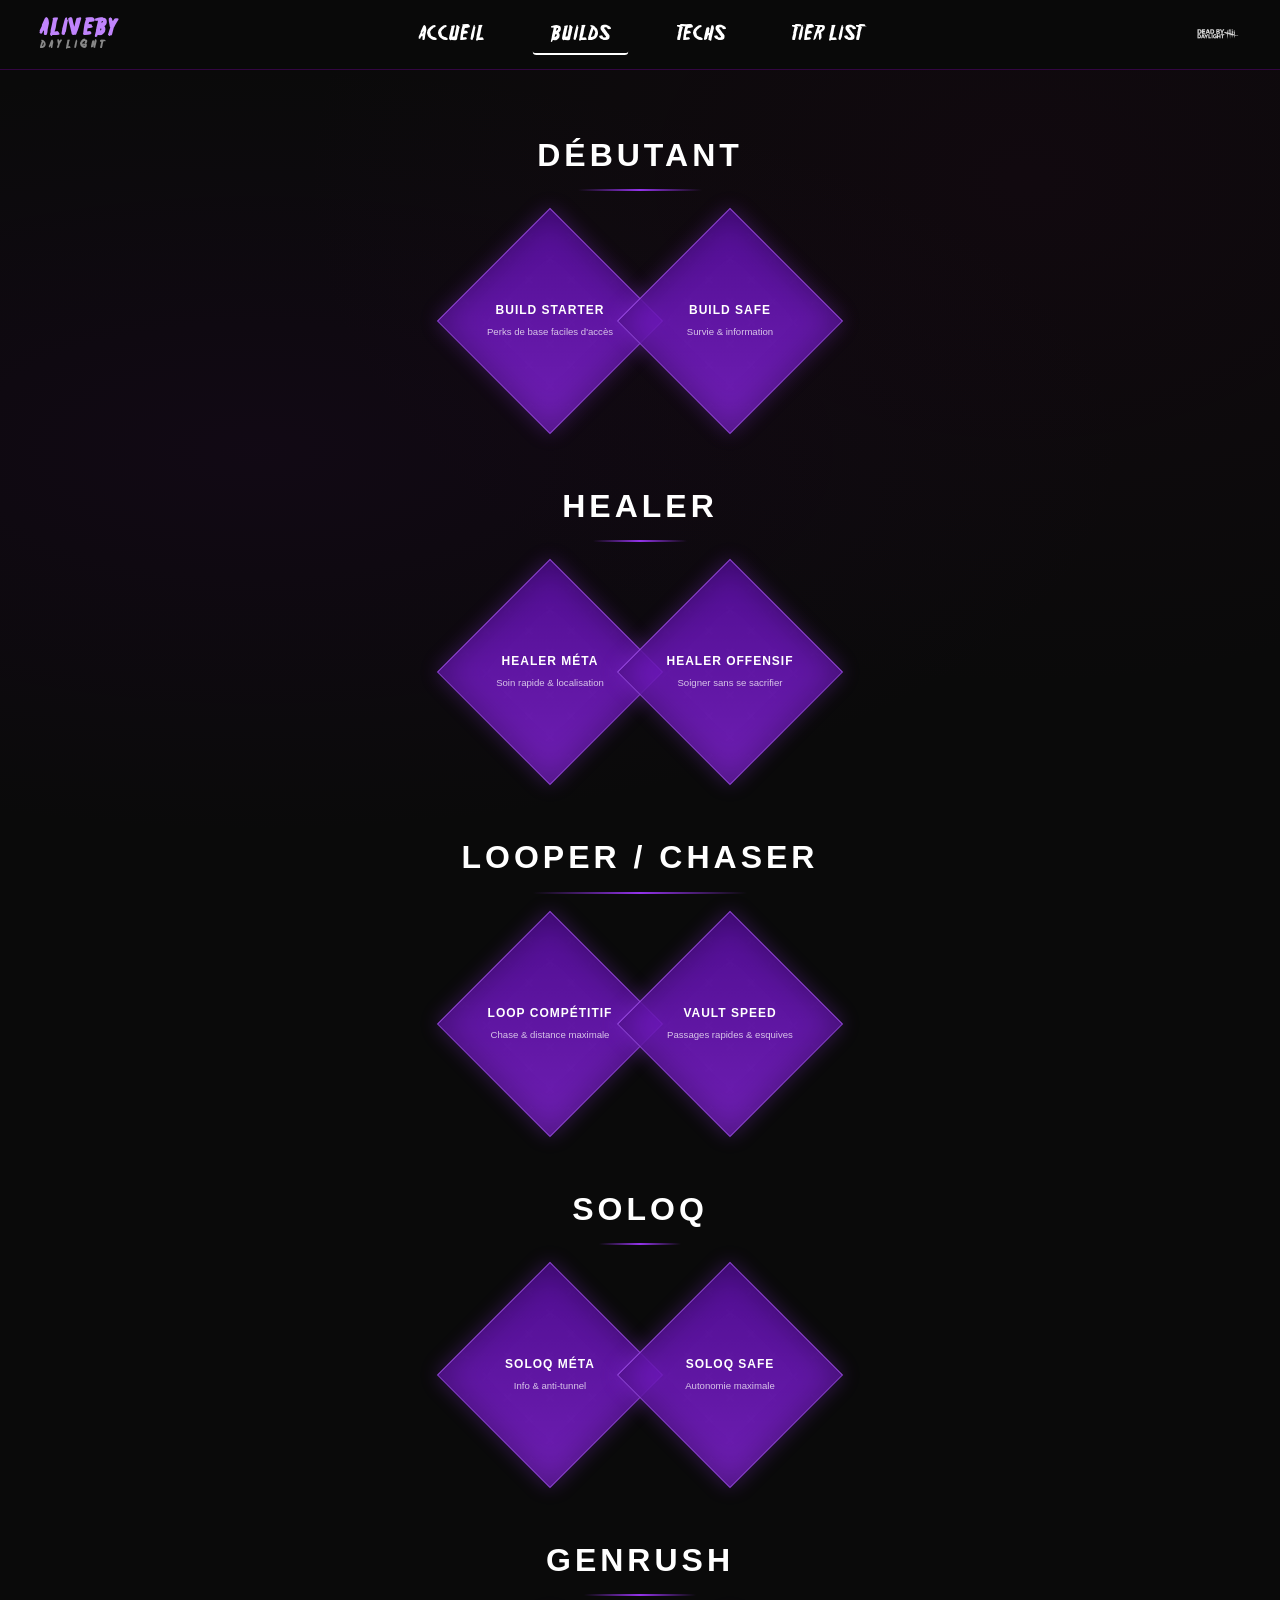
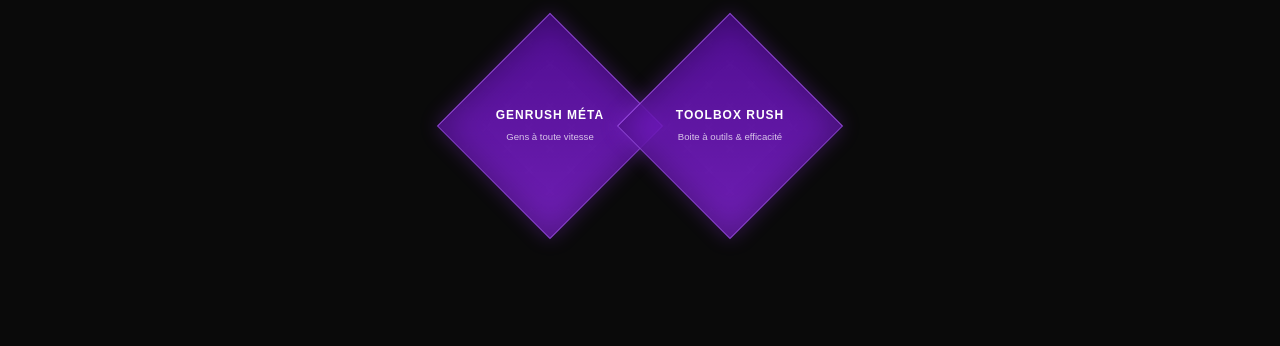
==== builds.html @ a9f85e22 "TEST NEW BUILD PAGE" ====
<!DOCTYPE html>
<html lang="fr">
<head>
    <meta charset="UTF-8">
    <meta name="viewport" content="width=device-width, initial-scale=1.0">
    <title>Builds - DBD Survivor Guide</title>
    <link rel="stylesheet" href="assets/css/style.css">
    <link rel="stylesheet" href="assets/css/builds.css">
</head>
<body>

    <nav class="navbar">
        <a href="index.html" class="nav-logo">
            <span class="brand">AliveBy</span>
            <span class="sub">Daylight</span>
        </a>
        <ul class="nav-menu">
            <li><a href="index.html">Accueil</a></li>
            <li><a href="builds.html" class="active">Builds</a></li>
            <li><a href="techs.html">Techs</a></li>
            <li><a href="tier-list.html">Tier List</a></li>
        </ul>
        <img src="assets/images/dbdlogo.png" alt="Logo DeadbyDaylight" class="nav-logo-img">
    </nav>

    <main class="builds-page">

        <section class="category-section">
            <h2 class="category-title">Débutant</h2>
            <div class="diamonds-row">
                <div class="diamond-btn" onclick="openPopup('debutant-starter')">
                    <div class="diamond-content">
                        <h3>Build Starter</h3>
                        <p>Perks de base faciles d'accès</p>
                    </div>
                </div>
                <div class="diamond-btn" onclick="openPopup('debutant-safe')">
                    <div class="diamond-content">
                        <h3>Build Safe</h3>
                        <p>Survie & information</p>
                    </div>
                </div>
            </div>
        </section>

        <section class="category-section">
            <h2 class="category-title">Healer</h2>
            <div class="diamonds-row">
                <div class="diamond-btn" onclick="openPopup('healer-meta')">
                    <div class="diamond-content">
                        <h3>Healer Méta</h3>
                        <p>Soin rapide & localisation</p>
                    </div>
                </div>
                <div class="diamond-btn" onclick="openPopup('healer-off')">
                    <div class="diamond-content">
                        <h3>Healer Offensif</h3>
                        <p>Soigner sans se sacrifier</p>
                    </div>
                </div>
            </div>
        </section>

        <section class="category-section">
            <h2 class="category-title">Looper / Chaser</h2>
            <div class="diamonds-row">
                <div class="diamond-btn" onclick="openPopup('loop-compet')">
                    <div class="diamond-content">
                        <h3>Loop Compétitif</h3>
                        <p>Chase & distance maximale</p>
                    </div>
                </div>
                <div class="diamond-btn" onclick="openPopup('loop-vault')">
                    <div class="diamond-content">
                        <h3>Vault Speed</h3>
                        <p>Passages rapides & esquives</p>
                    </div>
                </div>
            </div>
        </section>

        <section class="category-section">
            <h2 class="category-title">SoloQ</h2>
            <div class="diamonds-row">
                <div class="diamond-btn" onclick="openPopup('soloq-meta')">
                    <div class="diamond-content">
                        <h3>SoloQ Méta</h3>
                        <p>Info & anti-tunnel</p>
                    </div>
                </div>
                <div class="diamond-btn" onclick="openPopup('soloq-safe')">
                    <div class="diamond-content">
                        <h3>SoloQ Safe</h3>
                        <p>Autonomie maximale</p>
                    </div>
                </div>
            </div>
        </section>

        <section class="category-section">
            <h2 class="category-title">Genrush</h2>
            <div class="diamonds-row">
                <div class="diamond-btn" onclick="openPopup('genrush-meta')">
                    <div class="diamond-content">
                        <h3>Genrush Méta</h3>
                        <p>Gens à toute vitesse</p>
                    </div>
                </div>
                <div class="diamond-btn" onclick="openPopup('genrush-toolbox')">
                    <div class="diamond-content">
                        <h3>Toolbox Rush</h3>
                        <p>Boite à outils & efficacité</p>
                    </div>
                </div>
            </div>
        </section>

    </main>

    <div class="popup-overlay" id="popupOverlay" onclick="closeOnOverlay(event)">
        <div class="popup-box" id="popupBox">
            <button class="popup-close" onclick="closePopup()">✕</button>
            <h2 id="popupTitle"></h2>
            <div id="popupContent"></div>
        </div>
    </div>

    <script src="assets/js/builds.js"></script>

<script defer src="https://static.cloudflareinsights.com/beacon.min.js/v4513226cdae34746b4dedf0b4dfa099e1781791509496" integrity="sha512-ZE9pZaUXND66v380QUtch/5sE9tPFh2zg45pR2PB0CVkCtOREv2AJKkSidISWkysEuQ0EH8faUU5du78bx87UQ==" data-cf-beacon='{"version":"2024.11.0","token":"8607d2a720d14b038279025b2b5a82e5","server_timing":{"name":{"cfCacheStatus":true,"cfEdge":true,"cfExtPri":true,"cfL4":true,"cfOrigin":true,"cfSpeedBrain":true},"location_startswith":null}}' crossorigin="anonymous"></script>
</body>
</html>
---- assets/css/style.css ----
/* =========================================
   RESET CSS
   ========================================= */
*, *::before, *::after {
    margin: 0;
    padding: 0;
    box-sizing: border-box;
}

html {
    scroll-behavior: smooth;
}

body {
    font-family: 'Segoe UI', Tahoma, Geneva, Verdana, sans-serif;
    background: linear-gradient(180deg, #0a0a0a 0%, #1a1a1a 100%);
    min-height: 100vh;
    color: #e0e0e0;
    line-height: 1.6;
}

a {
    text-decoration: none;
    color: inherit;
}

ul {
    list-style: none;
}

img {
    max-width: 100%;
    display: block;
}

button {
    cursor: pointer;
    border: none;
    outline: none;
    font-family: inherit;
}
@font-face {
    font-family: 'Friday13';
    src: url('../fonts/Friday13.ttf') format('truetype');
}

/* =========================================
   NAVBAR
   ========================================= */
.navbar {
    position: sticky;
    top: 0;
    z-index: 1000;
     background-image: url('../images/background.png');
    background-size: cover;
    background-position: center top;
    border-bottom: 2px solid #8b0000;
    height: 65px;
    display: flex;
    align-items: center;
    justify-content: space-between;
    padding: 0 40px;
    position: relative;
    
}


   .nav-logo {
    font-size: 3rem;
    font-weight: 800;
    text-transform: uppercase;
    letter-spacing: 1.5px;
    font-family: 'Friday13', sans-serif;
}





.nav-menu {
       position: absolute;
    left: 50%;
    transform: translateX(-50%);
    display: flex;
    list-style: none;
    gap: 40px;
    margin: 0;
    padding: 0;
}

.nav-menu li a {
    color: #ffffff;
    font-weight: 1500;
    text-transform: uppercase;
    letter-spacing: 1px;
    padding: 8px 18px;
    border-radius: 4px;
    transition: background 0.3s ease;
    font-size: 1.2rem;
    font-family: 'Friday13', sans-serif;
}

.nav-menu li a:hover {
    background: rgba(255, 255, 255, 0.08);
}

.nav-menu li a.active {
    color: #ffffff;
    border-bottom: 2px solid #ffffff;
}

/* =========================================
   MAIN CONTENT
   ========================================= */
main {
    min-height: calc(100vh - 65px);
    padding: 40px;
}

/* =========================================
   RESPONSIVE (futur)
   ========================================= */
@media (max-width: 768px) {
    .navbar {
        padding: 0 20px;
    }

    .nav-logo {
        font-size: 1.2rem;
    }

    .nav-menu {
        gap: 8px;
    }

    .nav-menu li a {
        padding: 6px 12px;
        font-size: 0.8rem;
    }
}

body {
    font-family: 'Segoe UI', Tahoma, Geneva, Verdana, sans-serif;
    min-height: 100vh;
    color: #e0e0e0;
    line-height: 1.6;
    margin: 0;
    padding: 0;
    background-image: url('../images/background.png');
    background-size: cover;
    background-position: center;
    background-attachment: fixed;
    background-repeat: no-repeat;
}
.brand { color: #ff3333; 
    margin-right: -15px;
}

.sub   { color: #ffffff; }

.brand2 { color: #ff3333; 
    
}

.sub   { color: #ffffff; }
/* ====== HERO ====== */
.hero {
    text-align: center;
    padding: 60px 20px;
    max-width: 1100px;
    margin: 0 auto;
}

.hero h1 {
    font-size: 2.5rem;
    margin-bottom: 16px;
}

.hero-desc {
    font-size: 1.1rem;
    color: #ccc;
    margin-bottom: 48px;
    line-height: 1.7;
}

.hero-cards {
    display: flex;
    justify-content: center;
    align-items: stretch; /* même hauteur */
    gap: 40px;
    padding: 60px 40px;
}


.hero-card {

    background-image: url('../../assets/Blanks/VeryRare.png');
    background-size: contain;
    background-position: center;
    background-repeat: no-repeat;
    position: relative;
    padding: 80px 60px;
    width: 300px;
    height: 300px;
    min-height: 200px;
    border-radius: 8px;
    text-decoration: none;
    color: white;
    
    
    /* Supprime ton ancien background-color si tu en avais un */
}



.hero-card * {
    position: relative;
    z-index: 1;
}



.hero-card:hover {
    transform: translateY(-6px);
    filter: brightness(1.2);
}

.hero-card h2 {
    font-size: 1rem;
    margin-bottom: 6px;
}

.hero-card p {
    font-size: 0.85rem;
    line-height: 1.3;
    text-align: center;
}

.hero-card {

    cursor: pointer;
    text-decoration: none;
    color: inherit;
    transition: transform 0.2s ease, filter 0.2s ease;
}



.btn:hover {
    background: #fff;
    color: #000;
}
---- assets/css/builds.css ----
* { margin: 0; padding: 0; box-sizing: border-box; }

body {
    background-color: #0a0a0a;
    background-image: 
        radial-gradient(ellipse at 20% 50%, rgba(60, 0, 80, 0.15) 0%, transparent 60%),
        radial-gradient(ellipse at 80% 20%, rgba(80, 0, 60, 0.1) 0%, transparent 50%);
    color: #fff;
    font-family: 'Segoe UI', sans-serif;
    min-height: 100vh;
}

.navbar {
    display: flex;
    align-items: center;
    justify-content: space-between;
    padding: 0 40px;
    height: 70px;
    background: rgba(10,10,10,0.95);
    border-bottom: 1px solid rgba(150, 0, 200, 0.3);
    position: sticky;
    top: 0;
    z-index: 1000;
}
.nav-logo { text-decoration: none; display: flex; flex-direction: column; line-height: 1.1; }
.nav-logo .brand { font-size: 1.3rem; font-weight: 900; color: #c084fc; letter-spacing: 2px; }
.nav-logo .sub { font-size: 0.65rem; color: #888; letter-spacing: 4px; text-transform: uppercase; }
.nav-menu { display: flex; gap: 30px; list-style: none; }
.nav-menu a {
    color: #aaa;
    text-decoration: none;
    font-size: 0.9rem;
    letter-spacing: 1px;
    text-transform: uppercase;
    transition: color 0.3s;
}
.nav-menu a:hover, .nav-menu a.active { color: #c084fc; }
.nav-logo-img { height: 45px; opacity: 0.85; }

.builds-page {
    padding: 60px 20px;
    max-width: 1100px;
    margin: 0 auto;
}

.category-section {
    margin-bottom: 80px;
    text-align: center;
}

.category-title {
    font-size: 2rem;
    font-weight: 900;
    letter-spacing: 4px;
    text-transform: uppercase;
    color: #fff;
    margin-bottom: 10px;
    position: relative;
    display: inline-block;
}
.category-title::after {
    content: '';
    display: block;
    width: 60%;
    height: 2px;
    background: linear-gradient(90deg, transparent, #9333ea, transparent);
    margin: 8px auto 0;
}

.diamonds-row {
    display: flex;
    justify-content: center;
    align-items: center;
    gap: 20px;
    flex-wrap: wrap;
    margin-top: 40px;
}

.diamond-btn {
    width: 160px;
    height: 160px;
    background: linear-gradient(135deg, #5b0ea6, #7e22ce, #4a0080);
    transform: rotate(45deg);
    cursor: pointer;
    position: relative;
    border: 1px solid rgba(192, 132, 252, 0.4);
    box-shadow: 0 0 20px rgba(147, 51, 234, 0.3), inset 0 0 30px rgba(0,0,0,0.3);
    transition: transform 0.3s, box-shadow 0.3s, background 0.3s;
    flex-shrink: 0;
    background-image: 
        linear-gradient(135deg, #5b0ea6dd, #7e22cedd),
        url("data:image/svg+xml,%3Csvg width='60' height='60' viewBox='0 0 60 60' xmlns='http://www.w3.org/2000/svg'%3E%3Cg fill='none' fill-rule='evenodd'%3E%3Cg fill='%23ffffff' fill-opacity='0.03'%3E%3Cpath d='M36 34v-4h-2v4h-4v2h4v4h2v-4h4v-2h-4zm0-30V0h-2v4h-4v2h4v4h2V6h4V4h-4zM6 34v-4H4v4H0v2h4v4h2v-4h4v-2H6zM6 4V0H4v4H0v2h4v4h2V6h4V4H6z'/%3E%3C/g%3E%3C/g%3E%3C/svg%3E");
}

.diamond-btn:hover {
    transform: rotate(45deg) scale(1.08);
    box-shadow: 0 0 35px rgba(147, 51, 234, 0.6), inset 0 0 30px rgba(0,0,0,0.2);
    background-image: linear-gradient(135deg, #6d28d9dd, #9333eadd);
}

.diamond-content {
    position: absolute;
    inset: 0;
    display: flex;
    flex-direction: column;
    align-items: center;
    justify-content: center;
    transform: rotate(-45deg);
    padding: 10px;
    text-align: center;
}

.diamond-content h3 {
    font-size: 0.75rem;
    font-weight: 800;
    letter-spacing: 1px;
    color: #fff;
    text-transform: uppercase;
    margin-bottom: 6px;
    line-height: 1.3;
}

.diamond-content p {
    font-size: 0.6rem;
    color: rgba(255,255,255,0.75);
    line-height: 1.4;
}

.popup-overlay {
    display: none;
    position: fixed;
    inset: 0;
    background: rgba(0,0,0,0.85);
    z-index: 2000;
    align-items: center;
    justify-content: center;
    backdrop-filter: blur(4px);
}
.popup-overlay.active { display: flex; }

.popup-box {
    background: #111;
    border: 1px solid rgba(147, 51, 234, 0.5);
    box-shadow: 0 0 60px rgba(147, 51, 234, 0.3);
    border-radius: 4px;
    max-width: 600px;
    width: 90%;
    max-height: 85vh;
    overflow-y: auto;
    padding: 40px;
    position: relative;
    animation: popIn 0.3s ease;
}

@keyframes popIn {
    from { opacity: 0; transform: scale(0.85); }
    to   { opacity: 1; transform: scale(1); }
}

.popup-close {
    position: absolute;
    top: 15px; right: 20px;
    background: none;
    border: none;
    color: #aaa;
    font-size: 1.5rem;
    cursor: pointer;
    transition: color 0.2s;
}
.popup-close:hover { color: #c084fc; }

.popup-box h2 {
    font-size: 1.3rem;
    font-weight: 900;
    letter-spacing: 3px;
    text-transform: uppercase;
    color: #c084fc;
    margin-bottom: 25px;
    padding-bottom: 10px;
    border-bottom: 1px solid rgba(147, 51, 234, 0.3);
}

.popup-build {
    margin-bottom: 30px;
    padding-bottom: 30px;
    border-bottom: 1px solid rgba(255,255,255,0.07);
}
.popup-build:last-child { border-bottom: none; margin-bottom: 0; padding-bottom: 0; }

.popup-build h3 {
    font-size: 1rem;
    font-weight: 700;
    color: #fff;
    margin-bottom: 15px;
}

.perks-row {
    display: flex;
    gap: 10px;
    justify-content: center;
    margin-bottom: 15px;
    flex-wrap: wrap;
}

.perk-icon {
    width: 60px;
    height: 60px;
    border-radius: 4px;
    overflow: hidden;
    border: 2px solid rgba(147, 51, 234, 0.5);
    background: #1a1a1a;
}
.perk-icon img {
    width: 100%;
    height: 100%;
    object-fit: cover;
}

.build-tips {
    list-style: none;
    counter-reset: tips;
    text-align: left;
}
.build-tips li {
    counter-increment: tips;
    color: #bbb;
    font-size: 0.8rem;
    padding: 5px 0 5px 28px;
    position: relative;
    line-height: 1.5;
}
.build-tips li::before {
    content: counter(tips);
    position: absolute;
    left: 0;
    background: #7e22ce;
    color: #fff;
    width: 18px; height: 18px;
    border-radius: 50%;
    display: flex;
    align-items: center;
    justify-content: center;
    font-size: 0.65rem;
    font-weight: 700;
    top: 6px;
}
.build-tips li strong { color: #c084fc; }

.popup-box::-webkit-scrollbar { width: 4px; }
.popup-box::-webkit-scrollbar-track { background: #111; }
.popup-box::-webkit-scrollbar-thumb { background: #7e22ce; border-radius: 2px; }

@media (max-width: 600px) {
    .diamond-btn { width: 130px; height: 130px; }
    .diamond-content h3 { font-size: 0.65rem; }
}
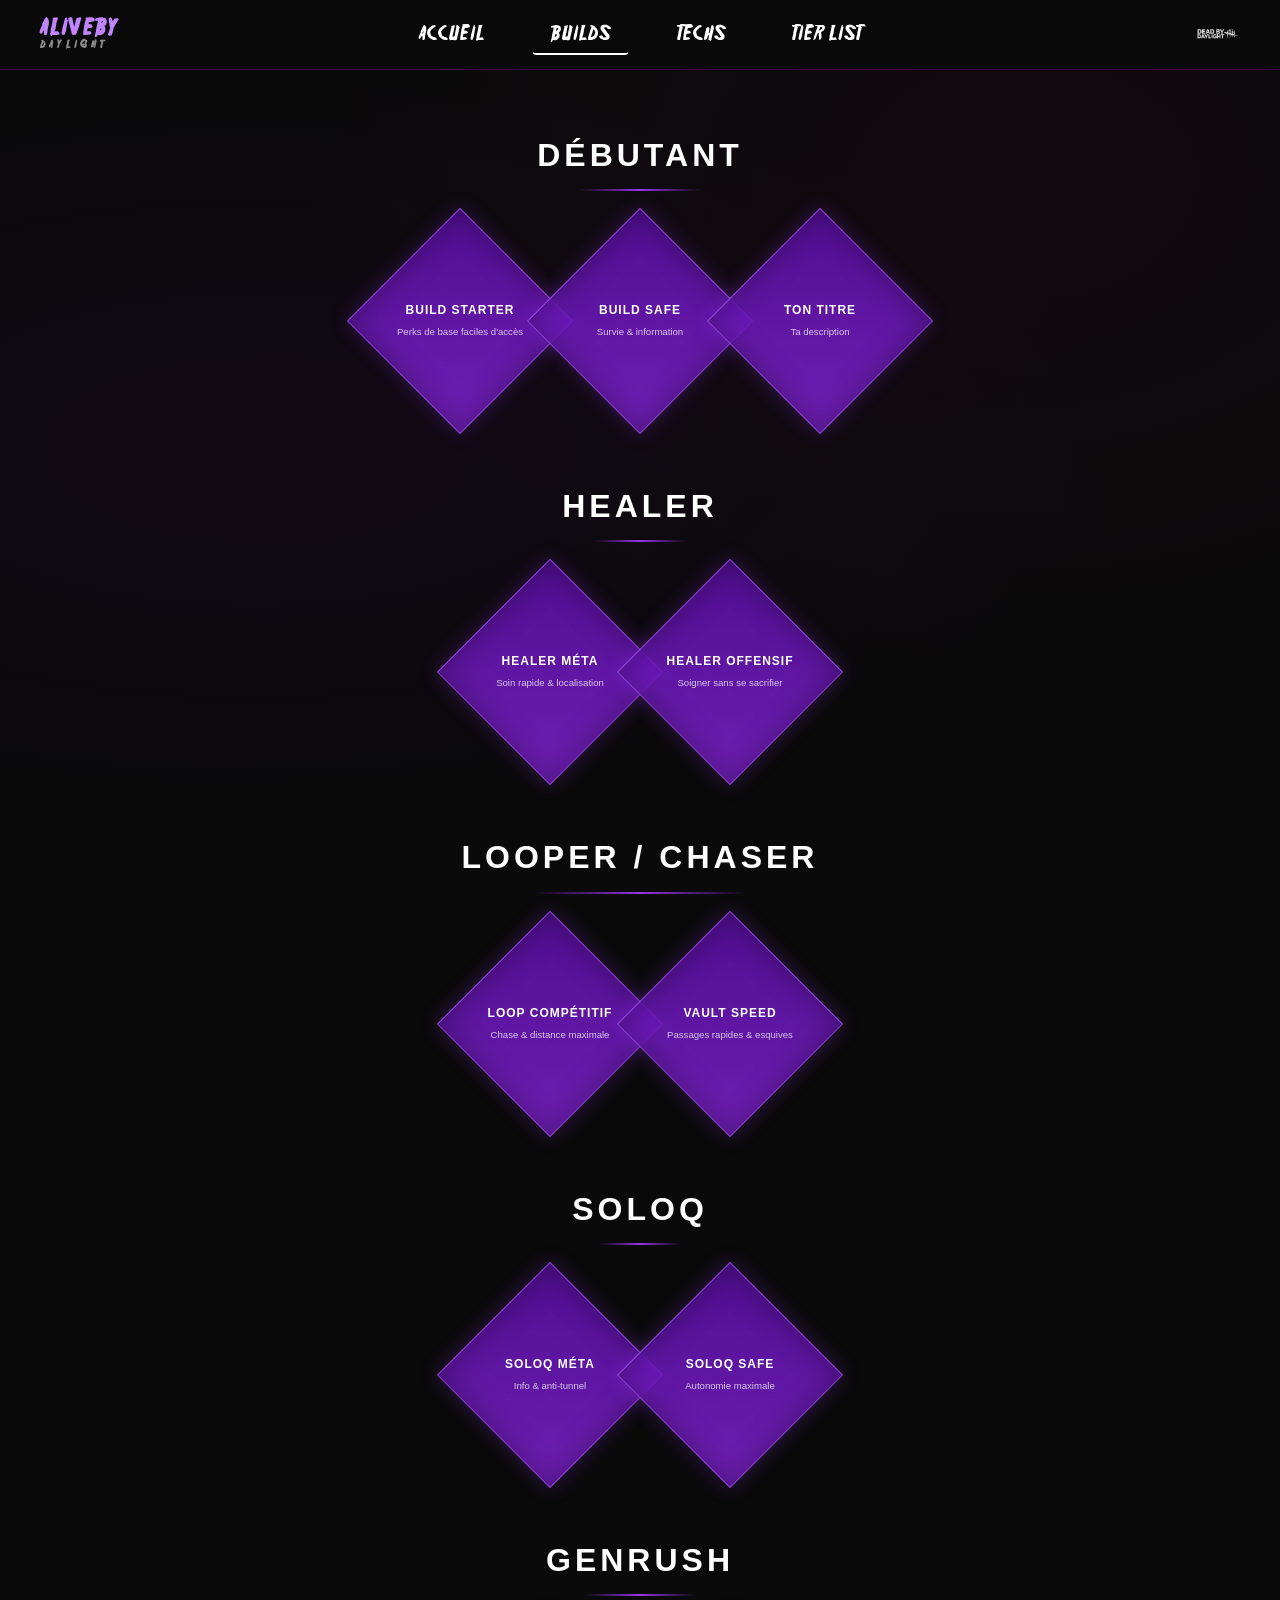
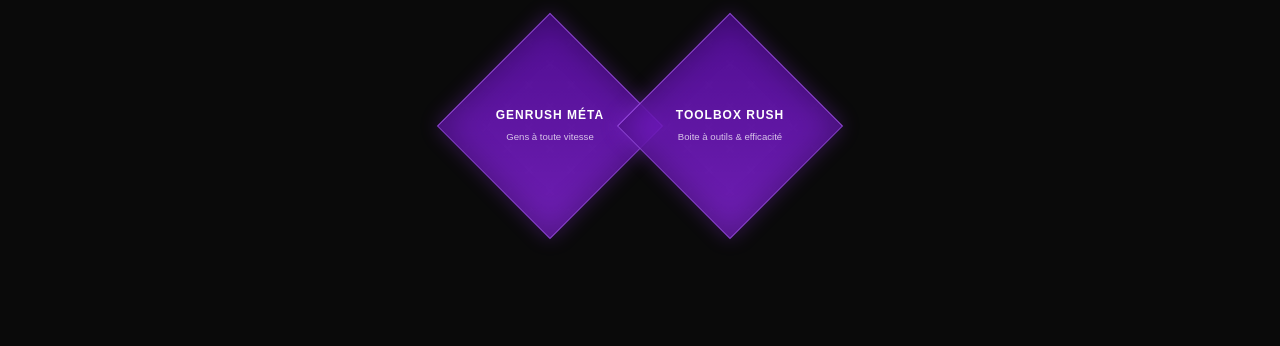
==== commit 4c227bb1: "change to html / js to ass one losange" ====
--- a/builds.html
+++ b/builds.html
@@ -27,20 +27,30 @@
 
         <section class="category-section">
             <h2 class="category-title">Débutant</h2>
-            <div class="diamonds-row">
-                <div class="diamond-btn" onclick="openPopup('debutant-starter')">
-                    <div class="diamond-content">
-                        <h3>Build Starter</h3>
-                        <p>Perks de base faciles d'accès</p>
-                    </div>
-                </div>
-                <div class="diamond-btn" onclick="openPopup('debutant-safe')">
-                    <div class="diamond-content">
-                        <h3>Build Safe</h3>
-                        <p>Survie & information</p>
-                    </div>
-                </div>
-            </div>
+          <div class="diamonds-row">
+  <div class="diamond-btn" onclick="openPopup('debutant-starter')">
+    <div class="diamond-content">
+      <h3>Build Starter</h3>
+      <p>Perks de base faciles d'accès</p>
+    </div>
+  </div>
+
+  <div class="diamond-btn" onclick="openPopup('debutant-safe')">
+    <div class="diamond-content">
+      <h3>Build Safe</h3>
+      <p>Survie & information</p>
+    </div>
+  </div>
+
+  <!-- ICI ton nouveau losange -->
+  <div class="diamond-btn" onclick="openPopup('debutant-nouveau')">
+    <div class="diamond-content">
+      <h3>Ton titre</h3>
+      <p>Ta description</p>
+    </div>
+  </div>
+
+</div> <!-- fin diamonds-row -->
         </section>
 
         <section class="category-section">
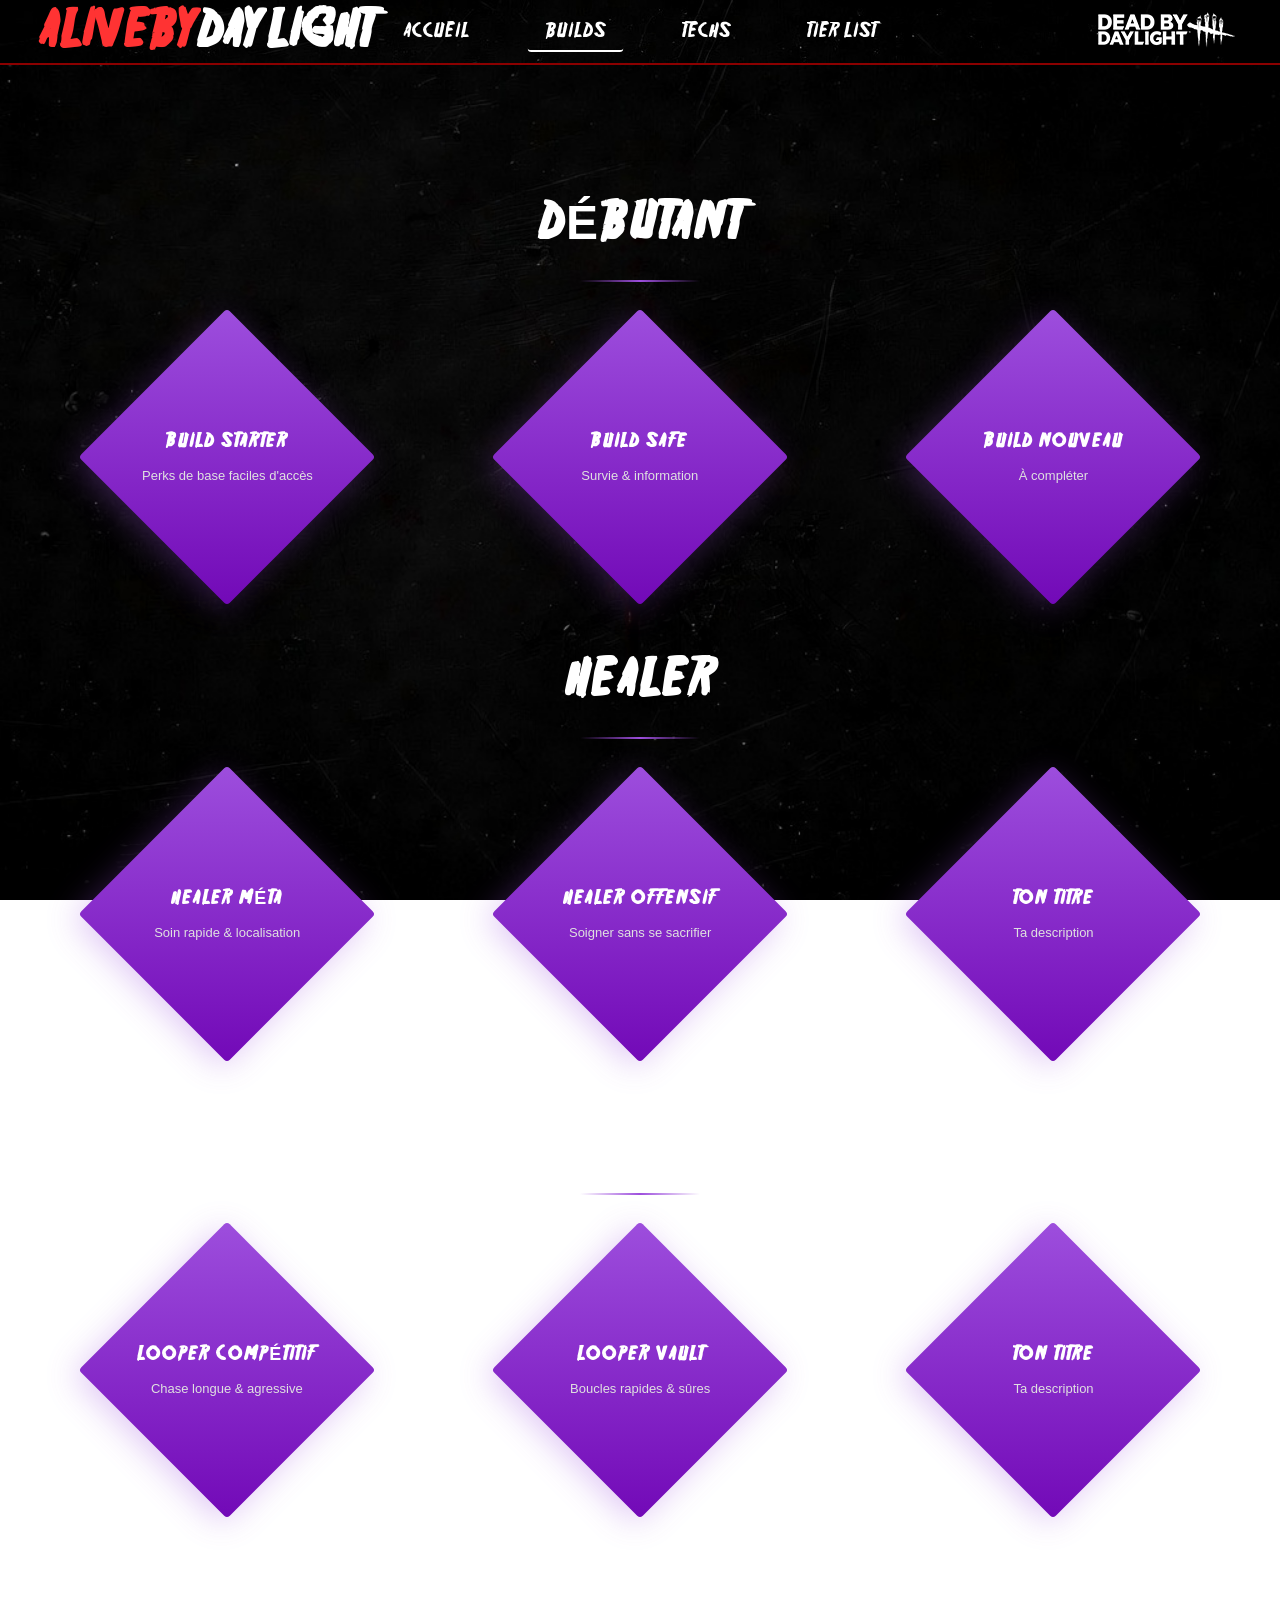
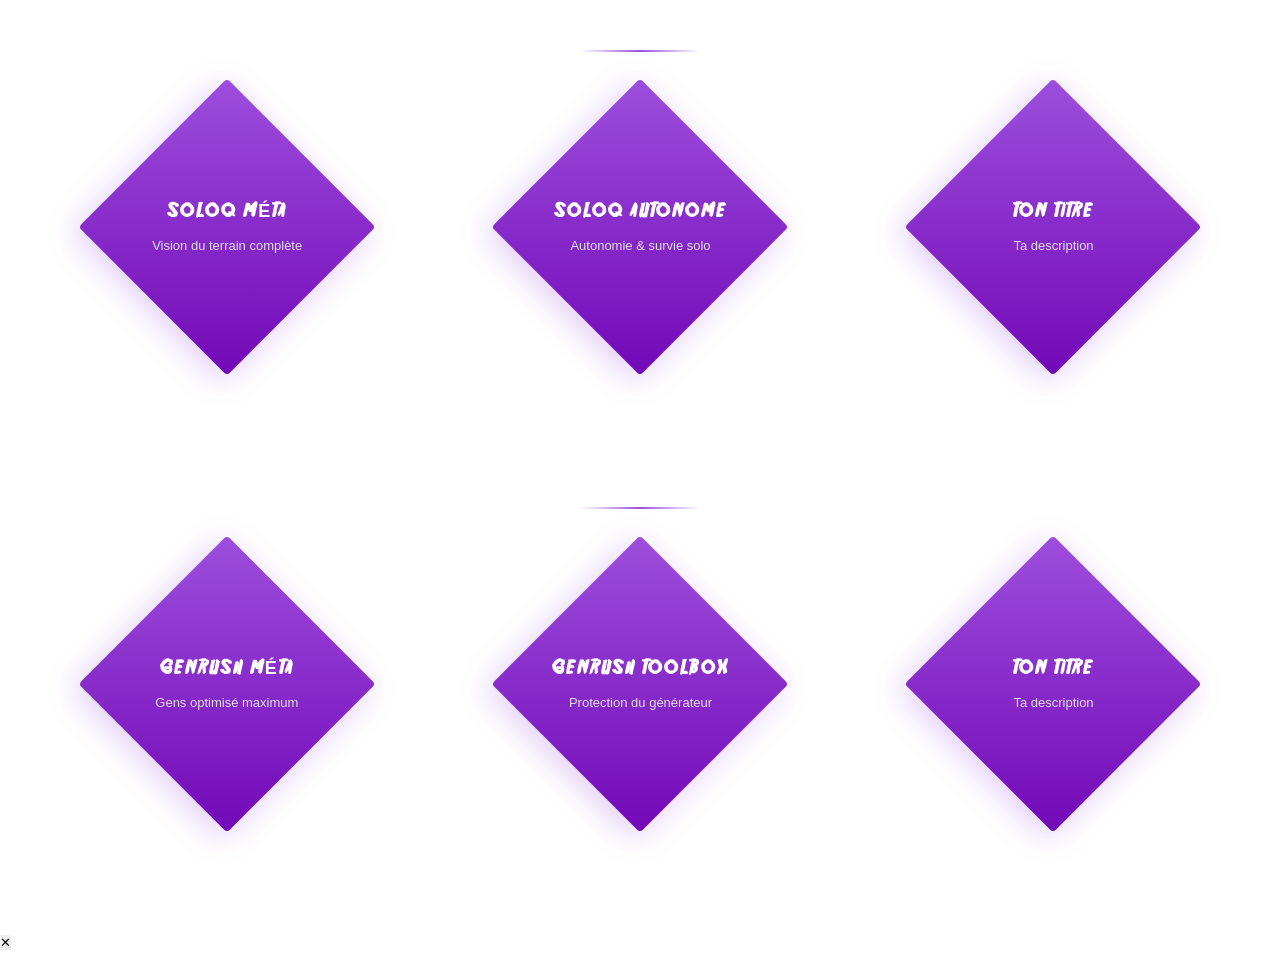
==== commit a1b3768d: "CHANGE TO BUILD CSS/HTML" ====
--- a/builds.html
+++ b/builds.html
@@ -3,12 +3,12 @@
 <head>
     <meta charset="UTF-8">
     <meta name="viewport" content="width=device-width, initial-scale=1.0">
-    <title>Builds - DBD Survivor Guide</title>
+    <title>Builds - AliveBY Daylight</title>
     <link rel="stylesheet" href="assets/css/style.css">
     <link rel="stylesheet" href="assets/css/builds.css">
 </head>
 <body>
-
+    <!-- ====== NAVBAR ====== -->
     <nav class="navbar">
         <a href="index.html" class="nav-logo">
             <span class="brand">AliveBy</span>
@@ -23,110 +23,125 @@
         <img src="assets/images/dbdlogo.png" alt="Logo DeadbyDaylight" class="nav-logo-img">
     </nav>
 
-    <main class="builds-page">
-
-        <section class="category-section">
-            <h2 class="category-title">Débutant</h2>
-          <div class="diamonds-row">
-  <div class="diamond-btn" onclick="openPopup('debutant-starter')">
-    <div class="diamond-content">
-      <h3>Build Starter</h3>
-      <p>Perks de base faciles d'accès</p>
-    </div>
-  </div>
-
-  <div class="diamond-btn" onclick="openPopup('debutant-safe')">
-    <div class="diamond-content">
-      <h3>Build Safe</h3>
-      <p>Survie & information</p>
-    </div>
-  </div>
-
-  <!-- ICI ton nouveau losange -->
-  <div class="diamond-btn" onclick="openPopup('debutant-nouveau')">
-    <div class="diamond-content">
-      <h3>Ton titre</h3>
-      <p>Ta description</p>
-    </div>
-  </div>
-
-</div> <!-- fin diamonds-row -->
-        </section>
-
-        <section class="category-section">
-            <h2 class="category-title">Healer</h2>
-            <div class="diamonds-row">
-                <div class="diamond-btn" onclick="openPopup('healer-meta')">
-                    <div class="diamond-content">
-                        <h3>Healer Méta</h3>
-                        <p>Soin rapide & localisation</p>
-                    </div>
-                </div>
-                <div class="diamond-btn" onclick="openPopup('healer-off')">
-                    <div class="diamond-content">
-                        <h3>Healer Offensif</h3>
-                        <p>Soigner sans se sacrifier</p>
-                    </div>
+    <!-- ====== MAIN CONTENT ====== -->
+    <main class="builds-main">
+        <!-- DÉBUTANT -->
+        <h2 class="section-title">DÉBUTANT</h2>
+        <div class="builds-grid">
+            <div class="diamond-card" onclick="openPopup('debutant-starter')">
+                <div class="card-content">
+                    <div class="card-title">BUILD STARTER</div>
+                    <div class="card-description">Perks de base faciles d'accès</div>
                 </div>
             </div>
-        </section>
-
-        <section class="category-section">
-            <h2 class="category-title">Looper / Chaser</h2>
-            <div class="diamonds-row">
-                <div class="diamond-btn" onclick="openPopup('loop-compet')">
-                    <div class="diamond-content">
-                        <h3>Loop Compétitif</h3>
-                        <p>Chase & distance maximale</p>
-                    </div>
-                </div>
-                <div class="diamond-btn" onclick="openPopup('loop-vault')">
-                    <div class="diamond-content">
-                        <h3>Vault Speed</h3>
-                        <p>Passages rapides & esquives</p>
-                    </div>
+            <div class="diamond-card" onclick="openPopup('debutant-safe')">
+                <div class="card-content">
+                    <div class="card-title">BUILD SAFE</div>
+                    <div class="card-description">Survie & information</div>
                 </div>
             </div>
-        </section>
-
-        <section class="category-section">
-            <h2 class="category-title">SoloQ</h2>
-            <div class="diamonds-row">
-                <div class="diamond-btn" onclick="openPopup('soloq-meta')">
-                    <div class="diamond-content">
-                        <h3>SoloQ Méta</h3>
-                        <p>Info & anti-tunnel</p>
-                    </div>
-                </div>
-                <div class="diamond-btn" onclick="openPopup('soloq-safe')">
-                    <div class="diamond-content">
-                        <h3>SoloQ Safe</h3>
-                        <p>Autonomie maximale</p>
-                    </div>
+            <div class="diamond-card" onclick="openPopup('debutant-nouveau')">
+                <div class="card-content">
+                    <div class="card-title">BUILD NOUVEAU</div>
+                    <div class="card-description">À compléter</div>
                 </div>
             </div>
-        </section>
+        </div>
 
-        <section class="category-section">
-            <h2 class="category-title">Genrush</h2>
-            <div class="diamonds-row">
-                <div class="diamond-btn" onclick="openPopup('genrush-meta')">
-                    <div class="diamond-content">
-                        <h3>Genrush Méta</h3>
-                        <p>Gens à toute vitesse</p>
-                    </div>
-                </div>
-                <div class="diamond-btn" onclick="openPopup('genrush-toolbox')">
-                    <div class="diamond-content">
-                        <h3>Toolbox Rush</h3>
-                        <p>Boite à outils & efficacité</p>
-                    </div>
+        <!-- HEALER -->
+        <h2 class="section-title">HEALER</h2>
+        <div class="builds-grid">
+            <div class="diamond-card" onclick="openPopup('healer-meta')">
+                <div class="card-content">
+                    <div class="card-title">HEALER MÉTA</div>
+                    <div class="card-description">Soin rapide & localisation</div>
                 </div>
             </div>
-        </section>
+            <div class="diamond-card" onclick="openPopup('healer-off')">
+                <div class="card-content">
+                    <div class="card-title">HEALER OFFENSIF</div>
+                    <div class="card-description">Soigner sans se sacrifier</div>
+                </div>
+            </div>
+            <div class="diamond-card">
+                <div class="card-content">
+                    <div class="card-title">TON TITRE</div>
+                    <div class="card-description">Ta description</div>
+                </div>
+            </div>
+        </div>
 
+        <!-- LOOPER / CHASER -->
+        <h2 class="section-title">LOOPER / CHASER</h2>
+        <div class="builds-grid">
+            <div class="diamond-card" onclick="openPopup('loop-compet')">
+                <div class="card-content">
+                    <div class="card-title">LOOPER COMPÉTITIF</div>
+                    <div class="card-description">Chase longue & agressive</div>
+                </div>
+            </div>
+            <div class="diamond-card" onclick="openPopup('loop-vault')">
+                <div class="card-content">
+                    <div class="card-title">LOOPER VAULT</div>
+                    <div class="card-description">Boucles rapides & sûres</div>
+                </div>
+            </div>
+            <div class="diamond-card">
+                <div class="card-content">
+                    <div class="card-title">TON TITRE</div>
+                    <div class="card-description">Ta description</div>
+                </div>
+            </div>
+        </div>
+
+        <!-- SOLOQ -->
+        <h2 class="section-title">SOLOQ</h2>
+        <div class="builds-grid">
+            <div class="diamond-card" onclick="openPopup('soloq-meta')">
+                <div class="card-content">
+                    <div class="card-title">SOLOQ MÉTA</div>
+                    <div class="card-description">Vision du terrain complète</div>
+                </div>
+            </div>
+            <div class="diamond-card" onclick="openPopup('soloq-safe')">
+                <div class="card-content">
+                    <div class="card-title">SOLOQ AUTONOME</div>
+                    <div class="card-description">Autonomie & survie solo</div>
+                </div>
+            </div>
+            <div class="diamond-card">
+                <div class="card-content">
+                    <div class="card-title">TON TITRE</div>
+                    <div class="card-description">Ta description</div>
+                </div>
+            </div>
+        </div>
+
+        <!-- GENRUSH -->
+        <h2 class="section-title">GENRUSH</h2>
+        <div class="builds-grid">
+            <div class="diamond-card" onclick="openPopup('genrush-meta')">
+                <div class="card-content">
+                    <div class="card-title">GENRUSH MÉTA</div>
+                    <div class="card-description">Gens optimisé maximum</div>
+                </div>
+            </div>
+            <div class="diamond-card" onclick="openPopup('genrush-toolbox')">
+                <div class="card-content">
+                    <div class="card-title">GENRUSH TOOLBOX</div>
+                    <div class="card-description">Protection du générateur</div>
+                </div>
+            </div>
+            <div class="diamond-card">
+                <div class="card-content">
+                    <div class="card-title">TON TITRE</div>
+                    <div class="card-description">Ta description</div>
+                </div>
+            </div>
+        </div>
     </main>
 
+    <!-- ====== POPUP OVERLAY ====== -->
     <div class="popup-overlay" id="popupOverlay" onclick="closeOnOverlay(event)">
         <div class="popup-box" id="popupBox">
             <button class="popup-close" onclick="closePopup()">✕</button>
@@ -136,7 +151,5 @@
     </div>
 
     <script src="assets/js/builds.js"></script>
-
-<script defer src="https://static.cloudflareinsights.com/beacon.min.js/v4513226cdae34746b4dedf0b4dfa099e1781791509496" integrity="sha512-ZE9pZaUXND66v380QUtch/5sE9tPFh2zg45pR2PB0CVkCtOREv2AJKkSidISWkysEuQ0EH8faUU5du78bx87UQ==" data-cf-beacon='{"version":"2024.11.0","token":"8607d2a720d14b038279025b2b5a82e5","server_timing":{"name":{"cfCacheStatus":true,"cfEdge":true,"cfExtPri":true,"cfL4":true,"cfOrigin":true,"cfSpeedBrain":true},"location_startswith":null}}' crossorigin="anonymous"></script>
 </body>
 </html>
--- a/assets/css/builds.css
+++ b/assets/css/builds.css
@@ -1,256 +1,137 @@
-* { margin: 0; padding: 0; box-sizing: border-box; }
+/* =========================================
+   BUILDS PAGE SPECIFIC STYLES
+   ========================================= */
 
-body {
-    background-color: #0a0a0a;
-    background-image: 
-        radial-gradient(ellipse at 20% 50%, rgba(60, 0, 80, 0.15) 0%, transparent 60%),
-        radial-gradient(ellipse at 80% 20%, rgba(80, 0, 60, 0.1) 0%, transparent 50%);
-    color: #fff;
-    font-family: 'Segoe UI', sans-serif;
-    min-height: 100vh;
-}
-
-.navbar {
-    display: flex;
-    align-items: center;
-    justify-content: space-between;
-    padding: 0 40px;
-    height: 70px;
-    background: rgba(10,10,10,0.95);
-    border-bottom: 1px solid rgba(150, 0, 200, 0.3);
-    position: sticky;
-    top: 0;
-    z-index: 1000;
-}
-.nav-logo { text-decoration: none; display: flex; flex-direction: column; line-height: 1.1; }
-.nav-logo .brand { font-size: 1.3rem; font-weight: 900; color: #c084fc; letter-spacing: 2px; }
-.nav-logo .sub { font-size: 0.65rem; color: #888; letter-spacing: 4px; text-transform: uppercase; }
-.nav-menu { display: flex; gap: 30px; list-style: none; }
-.nav-menu a {
-    color: #aaa;
-    text-decoration: none;
-    font-size: 0.9rem;
-    letter-spacing: 1px;
-    text-transform: uppercase;
-    transition: color 0.3s;
-}
-.nav-menu a:hover, .nav-menu a.active { color: #c084fc; }
-.nav-logo-img { height: 45px; opacity: 0.85; }
-
-.builds-page {
-    padding: 60px 20px;
-    max-width: 1100px;
+.builds-main {
+    min-height: calc(100vh - 65px);
+    padding: 60px 40px;
+    max-width: 1400px;
     margin: 0 auto;
 }
 
-.category-section {
-    margin-bottom: 80px;
+/* Section Title */
+.section-title {
     text-align: center;
+    font-size: 48px;
+    font-weight: bold;
+    text-transform: uppercase;
+    letter-spacing: 3px;
+    margin: 60px 0 50px 0;
+    color: #ffffff;
+    position: relative;
+    padding-bottom: 20px;
+    font-family: 'Friday13', sans-serif;
 }
 
-.category-title {
-    font-size: 2rem;
-    font-weight: 900;
-    letter-spacing: 4px;
-    text-transform: uppercase;
-    color: #fff;
-    margin-bottom: 10px;
-    position: relative;
-    display: inline-block;
-}
-.category-title::after {
+.section-title::after {
     content: '';
-    display: block;
-    width: 60%;
+    position: absolute;
+    bottom: 0;
+    left: 50%;
+    transform: translateX(-50%);
+    width: 120px;
     height: 2px;
-    background: linear-gradient(90deg, transparent, #9333ea, transparent);
-    margin: 8px auto 0;
+    background: linear-gradient(90deg, transparent, #9d4edd, transparent);
 }
 
-.diamonds-row {
-    display: flex;
-    justify-content: center;
-    align-items: center;
-    gap: 20px;
-    flex-wrap: wrap;
-    margin-top: 40px;
+/* Cards Grid */
+.builds-grid {
+    display: grid;
+    grid-template-columns: repeat(auto-fit, minmax(280px, 1fr));
+    gap: 40px;
+    justify-items: center;
+    margin-bottom: 80px;
 }
 
-.diamond-btn {
-    width: 160px;
-    height: 160px;
-    background: linear-gradient(135deg, #5b0ea6, #7e22ce, #4a0080);
+/* Diamond Card */
+.diamond-card {
+    margin-top: 20px;
+    width: 210px;
+    height: 210px;
+    background: linear-gradient(135deg, #9d4edd 0%, #7209b7 100%);
     transform: rotate(45deg);
-    cursor: pointer;
-    position: relative;
-    border: 1px solid rgba(192, 132, 252, 0.4);
-    box-shadow: 0 0 20px rgba(147, 51, 234, 0.3), inset 0 0 30px rgba(0,0,0,0.3);
-    transition: transform 0.3s, box-shadow 0.3s, background 0.3s;
-    flex-shrink: 0;
-    background-image: 
-        linear-gradient(135deg, #5b0ea6dd, #7e22cedd),
-        url("data:image/svg+xml,%3Csvg width='60' height='60' viewBox='0 0 60 60' xmlns='http://www.w3.org/2000/svg'%3E%3Cg fill='none' fill-rule='evenodd'%3E%3Cg fill='%23ffffff' fill-opacity='0.03'%3E%3Cpath d='M36 34v-4h-2v4h-4v2h4v4h2v-4h4v-2h-4zm0-30V0h-2v4h-4v2h4v4h2V6h4V4h-4zM6 34v-4H4v4H0v2h4v4h2v-4h4v-2H6zM6 4V0H4v4H0v2h4v4h2V6h4V4H6z'/%3E%3C/g%3E%3C/g%3E%3C/svg%3E");
-}
-
-.diamond-btn:hover {
-    transform: rotate(45deg) scale(1.08);
-    box-shadow: 0 0 35px rgba(147, 51, 234, 0.6), inset 0 0 30px rgba(0,0,0,0.2);
-    background-image: linear-gradient(135deg, #6d28d9dd, #9333eadd);
-}
-
-.diamond-content {
-    position: absolute;
-    inset: 0;
-    display: flex;
-    flex-direction: column;
-    align-items: center;
-    justify-content: center;
-    transform: rotate(-45deg);
-    padding: 10px;
-    text-align: center;
-}
-
-.diamond-content h3 {
-    font-size: 0.75rem;
-    font-weight: 800;
-    letter-spacing: 1px;
-    color: #fff;
-    text-transform: uppercase;
-    margin-bottom: 6px;
-    line-height: 1.3;
-}
-
-.diamond-content p {
-    font-size: 0.6rem;
-    color: rgba(255,255,255,0.75);
-    line-height: 1.4;
-}
-
-.popup-overlay {
-    display: none;
-    position: fixed;
-    inset: 0;
-    background: rgba(0,0,0,0.85);
-    z-index: 2000;
-    align-items: center;
-    justify-content: center;
-    backdrop-filter: blur(4px);
-}
-.popup-overlay.active { display: flex; }
-
-.popup-box {
-    background: #111;
-    border: 1px solid rgba(147, 51, 234, 0.5);
-    box-shadow: 0 0 60px rgba(147, 51, 234, 0.3);
-    border-radius: 4px;
-    max-width: 600px;
-    width: 90%;
-    max-height: 85vh;
-    overflow-y: auto;
-    padding: 40px;
-    position: relative;
-    animation: popIn 0.3s ease;
-}
-
-@keyframes popIn {
-    from { opacity: 0; transform: scale(0.85); }
-    to   { opacity: 1; transform: scale(1); }
-}
-
-.popup-close {
-    position: absolute;
-    top: 15px; right: 20px;
-    background: none;
-    border: none;
-    color: #aaa;
-    font-size: 1.5rem;
-    cursor: pointer;
-    transition: color 0.2s;
-}
-.popup-close:hover { color: #c084fc; }
-
-.popup-box h2 {
-    font-size: 1.3rem;
-    font-weight: 900;
-    letter-spacing: 3px;
-    text-transform: uppercase;
-    color: #c084fc;
-    margin-bottom: 25px;
-    padding-bottom: 10px;
-    border-bottom: 1px solid rgba(147, 51, 234, 0.3);
-}
-
-.popup-build {
-    margin-bottom: 30px;
-    padding-bottom: 30px;
-    border-bottom: 1px solid rgba(255,255,255,0.07);
-}
-.popup-build:last-child { border-bottom: none; margin-bottom: 0; padding-bottom: 0; }
-
-.popup-build h3 {
-    font-size: 1rem;
-    font-weight: 700;
-    color: #fff;
-    margin-bottom: 15px;
-}
-
-.perks-row {
-    display: flex;
-    gap: 10px;
-    justify-content: center;
-    margin-bottom: 15px;
-    flex-wrap: wrap;
-}
-
-.perk-icon {
-    width: 60px;
-    height: 60px;
-    border-radius: 4px;
-    overflow: hidden;
-    border: 2px solid rgba(147, 51, 234, 0.5);
-    background: #1a1a1a;
-}
-.perk-icon img {
-    width: 100%;
-    height: 100%;
-    object-fit: cover;
-}
-
-.build-tips {
-    list-style: none;
-    counter-reset: tips;
-    text-align: left;
-}
-.build-tips li {
-    counter-increment: tips;
-    color: #bbb;
-    font-size: 0.8rem;
-    padding: 5px 0 5px 28px;
-    position: relative;
-    line-height: 1.5;
-}
-.build-tips li::before {
-    content: counter(tips);
-    position: absolute;
-    left: 0;
-    background: #7e22ce;
-    color: #fff;
-    width: 18px; height: 18px;
-    border-radius: 50%;
     display: flex;
     align-items: center;
     justify-content: center;
-    font-size: 0.65rem;
-    font-weight: 700;
-    top: 6px;
+    cursor: pointer;
+    transition: all 0.3s ease;
+    box-shadow: 0 8px 32px rgba(157, 78, 221, 0.3);
+    position: relative;
+    overflow: hidden;
+    border-radius: 4px;
 }
-.build-tips li strong { color: #c084fc; }
 
-.popup-box::-webkit-scrollbar { width: 4px; }
-.popup-box::-webkit-scrollbar-track { background: #111; }
-.popup-box::-webkit-scrollbar-thumb { background: #7e22ce; border-radius: 2px; }
+.diamond-card::before {
+    content: '';
+    position: absolute;
+    top: 0;
+    left: 0;
+    right: 0;
+    bottom: 0;
+    background: linear-gradient(45deg, transparent 30%, rgba(255,255,255,0.1) 50%, transparent 70%);
+    transform: translateX(-100%);
+    transition: transform 0.6s ease;
+}
 
-@media (max-width: 600px) {
-    .diamond-btn { width: 130px; height: 130px; }
-    .diamond-content h3 { font-size: 0.65rem; }
+.diamond-card:hover {
+    transform: rotate(45deg) scale(1.05);
+    box-shadow: 0 12px 48px rgba(157, 78, 221, 0.5);
 }
+
+.diamond-card:hover::before {
+    transform: translateX(100%);
+}
+
+.card-content {
+    transform: rotate(-45deg);
+    text-align: center;
+    z-index: 2;
+}
+
+.card-title {
+    font-size: 18px;
+    font-weight: bold;
+    text-transform: uppercase;
+    letter-spacing: 2px;
+    margin-bottom: 10px;
+    color: #ffffff;
+    font-family: 'Friday13', sans-serif;
+}
+
+.card-description {
+    font-size: 13px;
+    color: #e0e0e0;
+    line-height: 1.6;
+    font-family: 'Segoe UI', Tahoma, Geneva, Verdana, sans-serif;
+}
+
+/* =========================================
+   RESPONSIVE - BUILDS
+   ========================================= */
+@media (max-width: 768px) {
+    .builds-main {
+        padding: 30px 20px;
+    }
+
+    .section-title {
+        font-size: 32px;
+        margin: 40px 0 30px 0;
+    }
+
+    .builds-grid {
+        gap: 30px;
+    }
+
+    .diamond-card {
+        width: 200px;
+        height: 200px;
+    }
+
+    .card-title {
+        font-size: 16px;
+    }
+
+    .card-description {
+        font-size: 12px;
+    }
+}
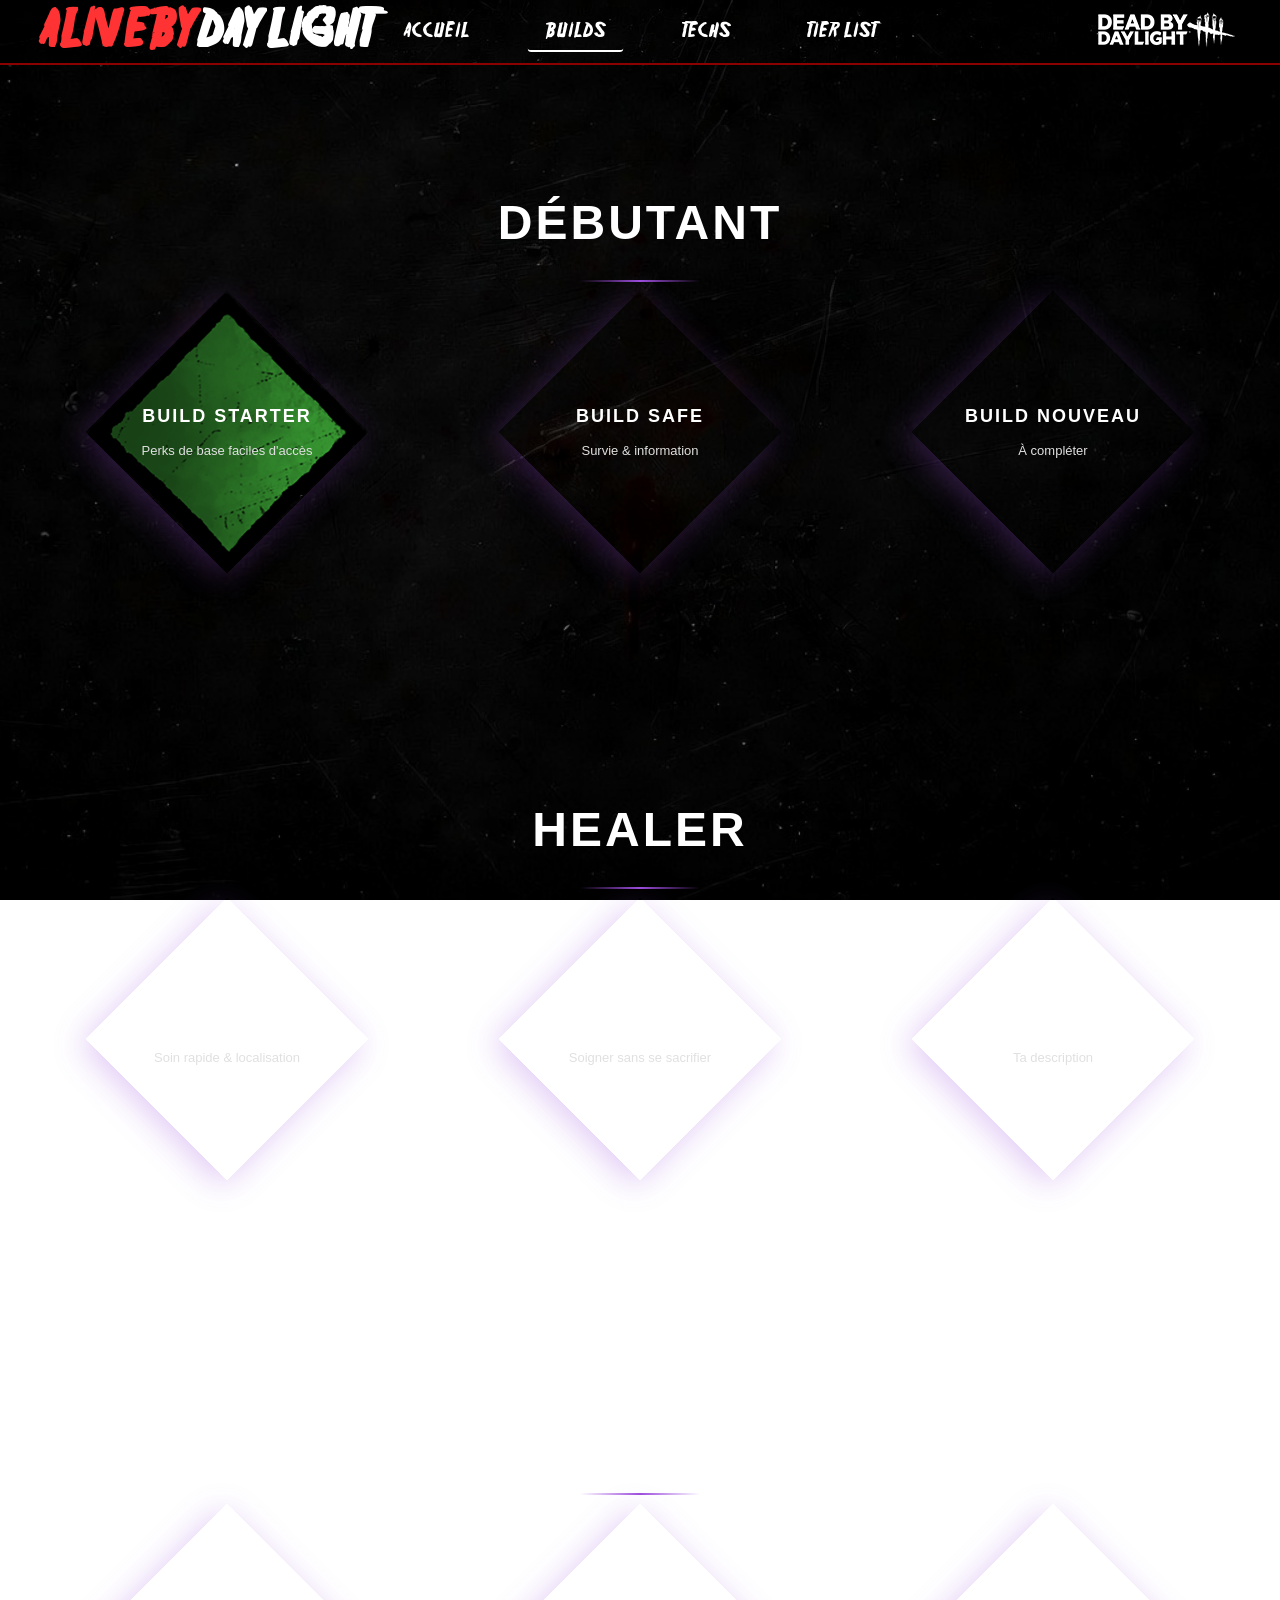
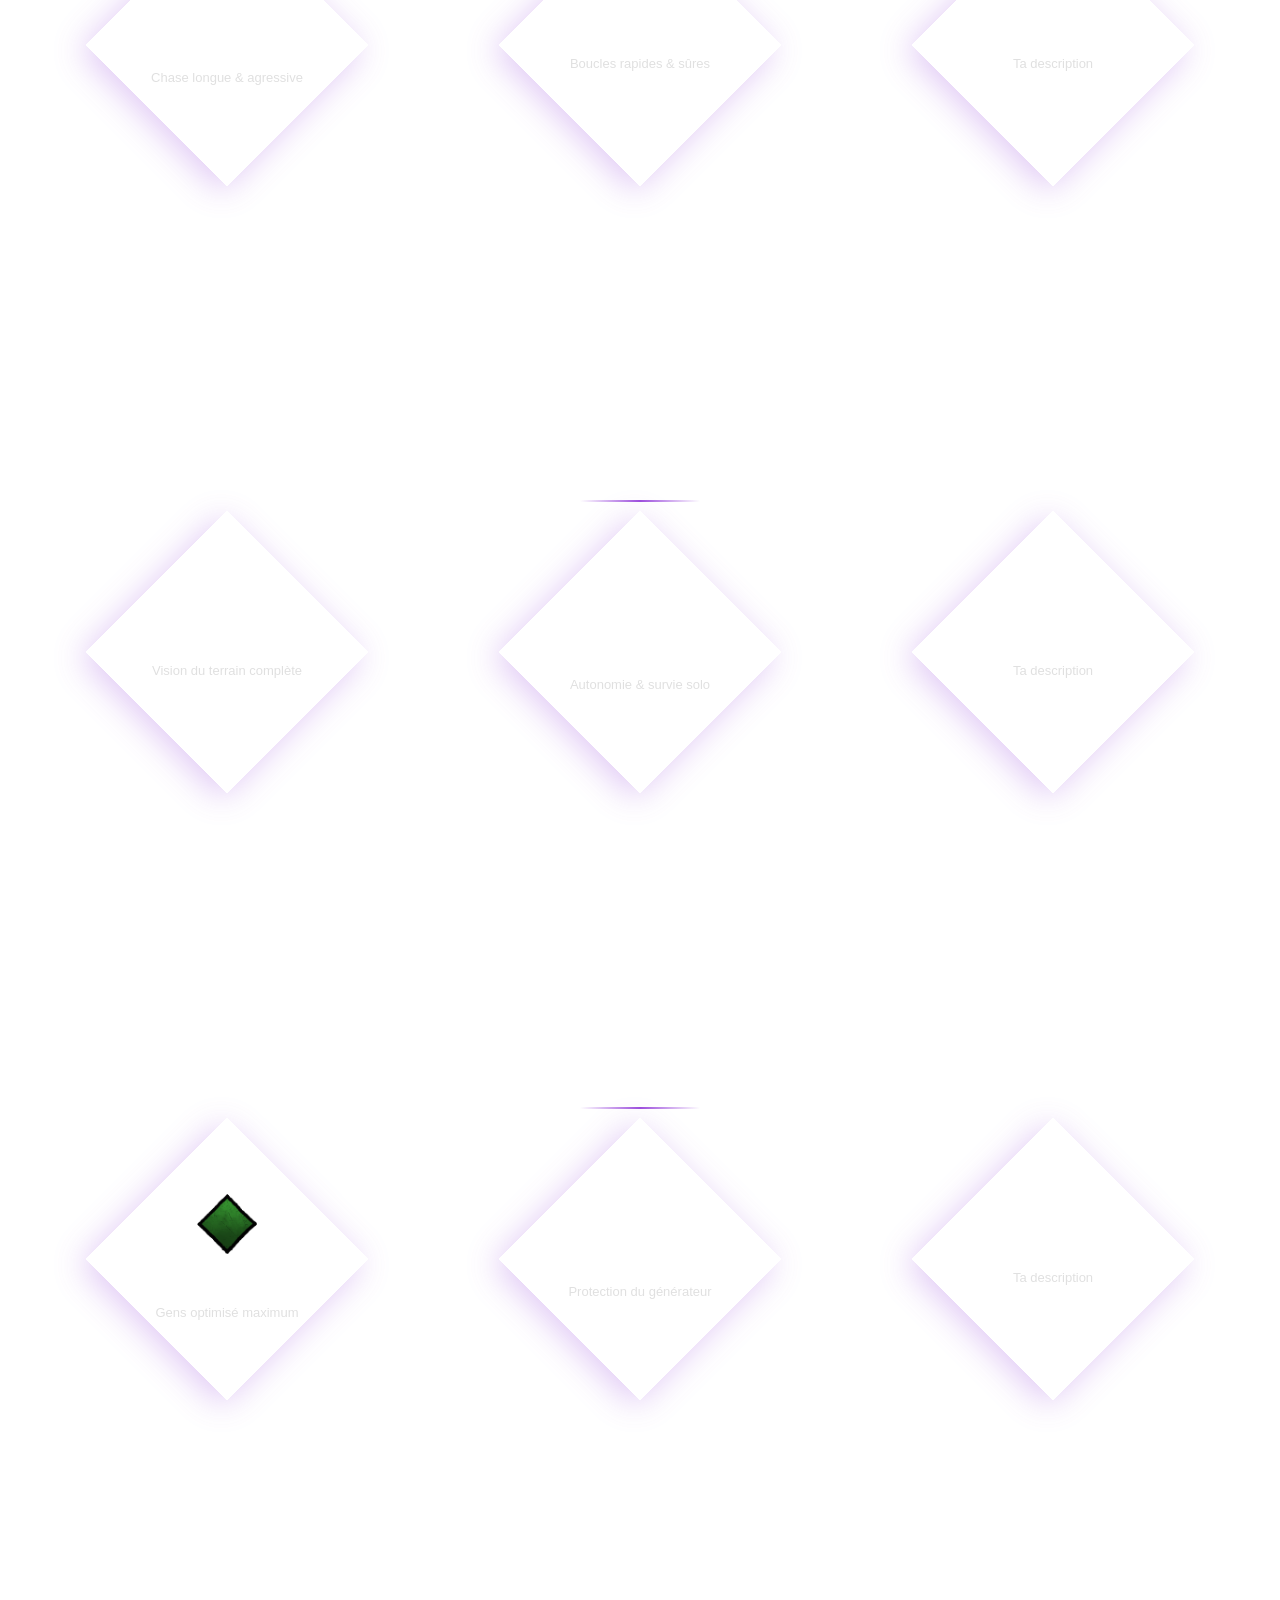
==== commit 45541202: "Change to the perks logo" ====
--- a/builds.html
+++ b/builds.html
@@ -29,7 +29,9 @@
         <h2 class="section-title">DÉBUTANT</h2>
         <div class="builds-grid">
             <div class="diamond-card" onclick="openPopup('debutant-starter')">
+              <img src="assets/Blanks/Uncommonnew.png" class="diamond-img">
                 <div class="card-content">
+                 
                     <div class="card-title">BUILD STARTER</div>
                     <div class="card-description">Perks de base faciles d'accès</div>
                 </div>
@@ -122,6 +124,7 @@
         <div class="builds-grid">
             <div class="diamond-card" onclick="openPopup('genrush-meta')">
                 <div class="card-content">
+                  <img src="assets/Blanks/Uncommon.png" class="icon-img-direct" alt="GENRUSH META">
                     <div class="card-title">GENRUSH MÉTA</div>
                     <div class="card-description">Gens optimisé maximum</div>
                 </div>
@@ -139,6 +142,7 @@
                 </div>
             </div>
         </div>
+
     </main>
 
     <!-- ====== POPUP OVERLAY ====== -->
--- a/assets/css/style.css
+++ b/assets/css/style.css
@@ -249,4 +249,158 @@
 .btn:hover {
     background: #fff;
     color: #000;
-}+}
+
+/* ====== POPUP STYLES ====== */
+
+.popup-overlay {
+    display: none;
+    position: fixed;
+    top: 0;
+    left: 0;
+    width: 100%;
+    height: 100%;
+    background-color: rgba(0, 0, 0, 0.7);
+    z-index: 1000;
+    justify-content: center;
+    align-items: center;
+}
+
+.popup-overlay.active {
+    display: flex;
+}
+
+.popup-box {
+    background-color: #1a1a1a;
+    border: 2px solid #c41e3a;
+    border-radius: 10px;
+    padding: 30px;
+    max-width: 800px;
+    width: 90%;
+    max-height: 80vh;
+    overflow-y: auto;
+    position: relative;
+    box-shadow: 0 8px 32px rgba(196, 30, 58, 0.3);
+    animation: popupSlideIn 0.3s ease-out;
+}
+
+@keyframes popupSlideIn {
+    from {
+        transform: scale(0.9);
+        opacity: 0;
+    }
+    to {
+        transform: scale(1);
+        opacity: 1;
+    }
+}
+
+.popup-close {
+    position: absolute;
+    top: 15px;
+    right: 15px;
+    background-color: #c41e3a;
+    color: white;
+    border: none;
+    width: 35px;
+    height: 35px;
+    border-radius: 50%;
+    font-size: 20px;
+    cursor: pointer;
+    display: flex;
+    align-items: center;
+    justify-content: center;
+    transition: all 0.3s ease;
+}
+
+.popup-close:hover {
+    background-color: #a01830;
+    transform: rotate(90deg);
+}
+
+#popupTitle {
+    color: #c41e3a;
+    font-size: 28px;
+    margin-bottom: 20px;
+    text-align: center;
+    text-transform: uppercase;
+    letter-spacing: 2px;
+}
+
+.popup-item {
+    margin-bottom: 25px;
+}
+
+.popup-item h3 {
+    color: white;
+    font-size: 18px;
+    margin-bottom: 15px;
+    border-bottom: 2px solid #c41e3a;
+    padding-bottom: 10px;
+}
+
+.popup-perks {
+    display: flex;
+    gap: 15px;
+    margin-bottom: 15px;
+    justify-content: center;
+    flex-wrap: wrap;
+}
+
+.popup-perks img {
+    width: 80px;
+    height: 80px;
+    border-radius: 8px;
+    border: 2px solid #c41e3a;
+    transition: all 0.3s ease;
+    cursor: pointer;
+}
+
+.popup-perks img:hover {
+    transform: scale(1.1);
+    box-shadow: 0 0 15px rgba(196, 30, 58, 0.6);
+}
+
+.popup-tips {
+    background-color: rgba(196, 30, 58, 0.1);
+    border-left: 4px solid #c41e3a;
+    padding: 15px;
+    border-radius: 5px;
+}
+
+.popup-tips ul {
+    list-style: none;
+    padding: 0;
+    margin: 0;
+}
+
+.popup-tips li {
+    color: #e8e8e8;
+    margin-bottom: 10px;
+    line-height: 1.6;
+    font-size: 14px;
+}
+
+.popup-tips li:last-child {
+    margin-bottom: 0;
+}
+
+/* Scrollbar personnalisée */
+.popup-box::-webkit-scrollbar {
+    width: 8px;
+}
+
+.popup-box::-webkit-scrollbar-track {
+    background: rgba(196, 30, 58, 0.1);
+    border-radius: 10px;
+}
+
+.popup-box::-webkit-scrollbar-thumb {
+    background: #c41e3a;
+    border-radius: 10px;
+}
+
+.popup-box::-webkit-scrollbar-thumb:hover {
+    background: #a01830;
+}
+
--- a/assets/css/builds.css
+++ b/assets/css/builds.css
@@ -20,7 +20,7 @@
     color: #ffffff;
     position: relative;
     padding-bottom: 20px;
-    font-family: 'Friday13', sans-serif;
+    
 }
 
 .section-title::after {
@@ -37,28 +37,43 @@
 /* Cards Grid */
 .builds-grid {
     display: grid;
-    grid-template-columns: repeat(auto-fit, minmax(280px, 1fr));
+    grid-template-columns: repeat(auto-fit, minmax(350px, 1fr));
     gap: 40px;
     justify-items: center;
-    margin-bottom: 80px;
+    grid-auto-rows: 400px; /* ajuste cette valeur */
 }
 
 /* Diamond Card */
 .diamond-card {
-    margin-top: 20px;
-    width: 210px;
-    height: 210px;
-    background: linear-gradient(135deg, #9d4edd 0%, #7209b7 100%);
+    width: 200px;
+    height: 200px;
+    display: flex;
+    align-items: center;
+    justify-content: center;
     transform: rotate(45deg);
-    display: flex;
-    align-items: center;
-    justify-content: center;
     cursor: pointer;
     transition: all 0.3s ease;
     box-shadow: 0 8px 32px rgba(157, 78, 221, 0.3);
     position: relative;
     overflow: hidden;
-    border-radius: 4px;
+    border-radius: 0px;
+}
+
+.diamond-img {
+    max-width: none;
+    width: 140%;
+    height: 140%;
+    object-fit: cover;
+    position: absolute;
+    top: 50%;
+    left: 50%;
+    transform: translate(-50%, -50%) rotate(45deg);
+}
+
+
+img {
+    max-width: 100%;
+    display: block;
 }
 
 .diamond-card::before {
@@ -68,7 +83,7 @@
     left: 0;
     right: 0;
     bottom: 0;
-    background: linear-gradient(45deg, transparent 30%, rgba(255,255,255,0.1) 50%, transparent 70%);
+    background: linear-gradient(45deg, transparent 30%, rgba(141, 16, 16, 0.1) 50%, transparent 70%);
     transform: translateX(-100%);
     transition: transform 0.6s ease;
 }
@@ -86,6 +101,12 @@
     transform: rotate(-45deg);
     text-align: center;
     z-index: 2;
+    display: flex;
+    flex-direction: column;  /* ← IMPORTANT: empile verticalement */
+    align-items: center;
+    justify-content: center;
+    width: 100%;
+    height: 100%;
 }
 
 .card-title {
@@ -95,7 +116,7 @@
     letter-spacing: 2px;
     margin-bottom: 10px;
     color: #ffffff;
-    font-family: 'Friday13', sans-serif;
+    
 }
 
 .card-description {
@@ -135,3 +156,63 @@
         font-size: 12px;
     }
 }
+
+.card-icon {
+    display: flex;
+    align-items: center;
+    justify-content: center;
+    height: 100%;
+    width: 100%;
+}
+
+.card-icon {
+    display: flex;
+    align-items: center;
+    justify-content: center;
+    height: 100%;
+    width: 100%;
+    transform: rotate(-45deg) !important;
+}
+
+.card-icon .icon-img {
+    width: 80px;
+    height: 80px;
+    object-fit: cover;
+    filter: drop-shadow(0 0 15px rgba(196, 30, 58, 0.4));
+    transition: all 0.3s ease;
+}
+
+.diamond-card:hover .icon-img {
+    filter: drop-shadow(0 0 25px rgba(196, 30, 58, 0.8)) !important;
+    transform: scale(1.15) !important;
+}
+
+.diamond-card[onclick*="window.location"] {
+    background: linear-gradient(135deg, #c41e3a 0%, #9d004a 100%) !important;
+}
+
+
+
+.diamond-card:hover .icon-img-direct {
+    filter: drop-shadow(0 0 25px rgba(196, 30, 58, 0.8));
+    transform: scale(1.15);
+}
+
+.icon-img-direct {
+    width: 60px;           /* Taille de l'image */
+    height: 60px;
+    object-fit: contain;
+    margin-bottom: 10px;   /* Espace avant le titre */
+    flex-shrink: 0;        /* Ne pas rétrécir */
+}
+
+
+
+
+
+
+
+
+
+
+
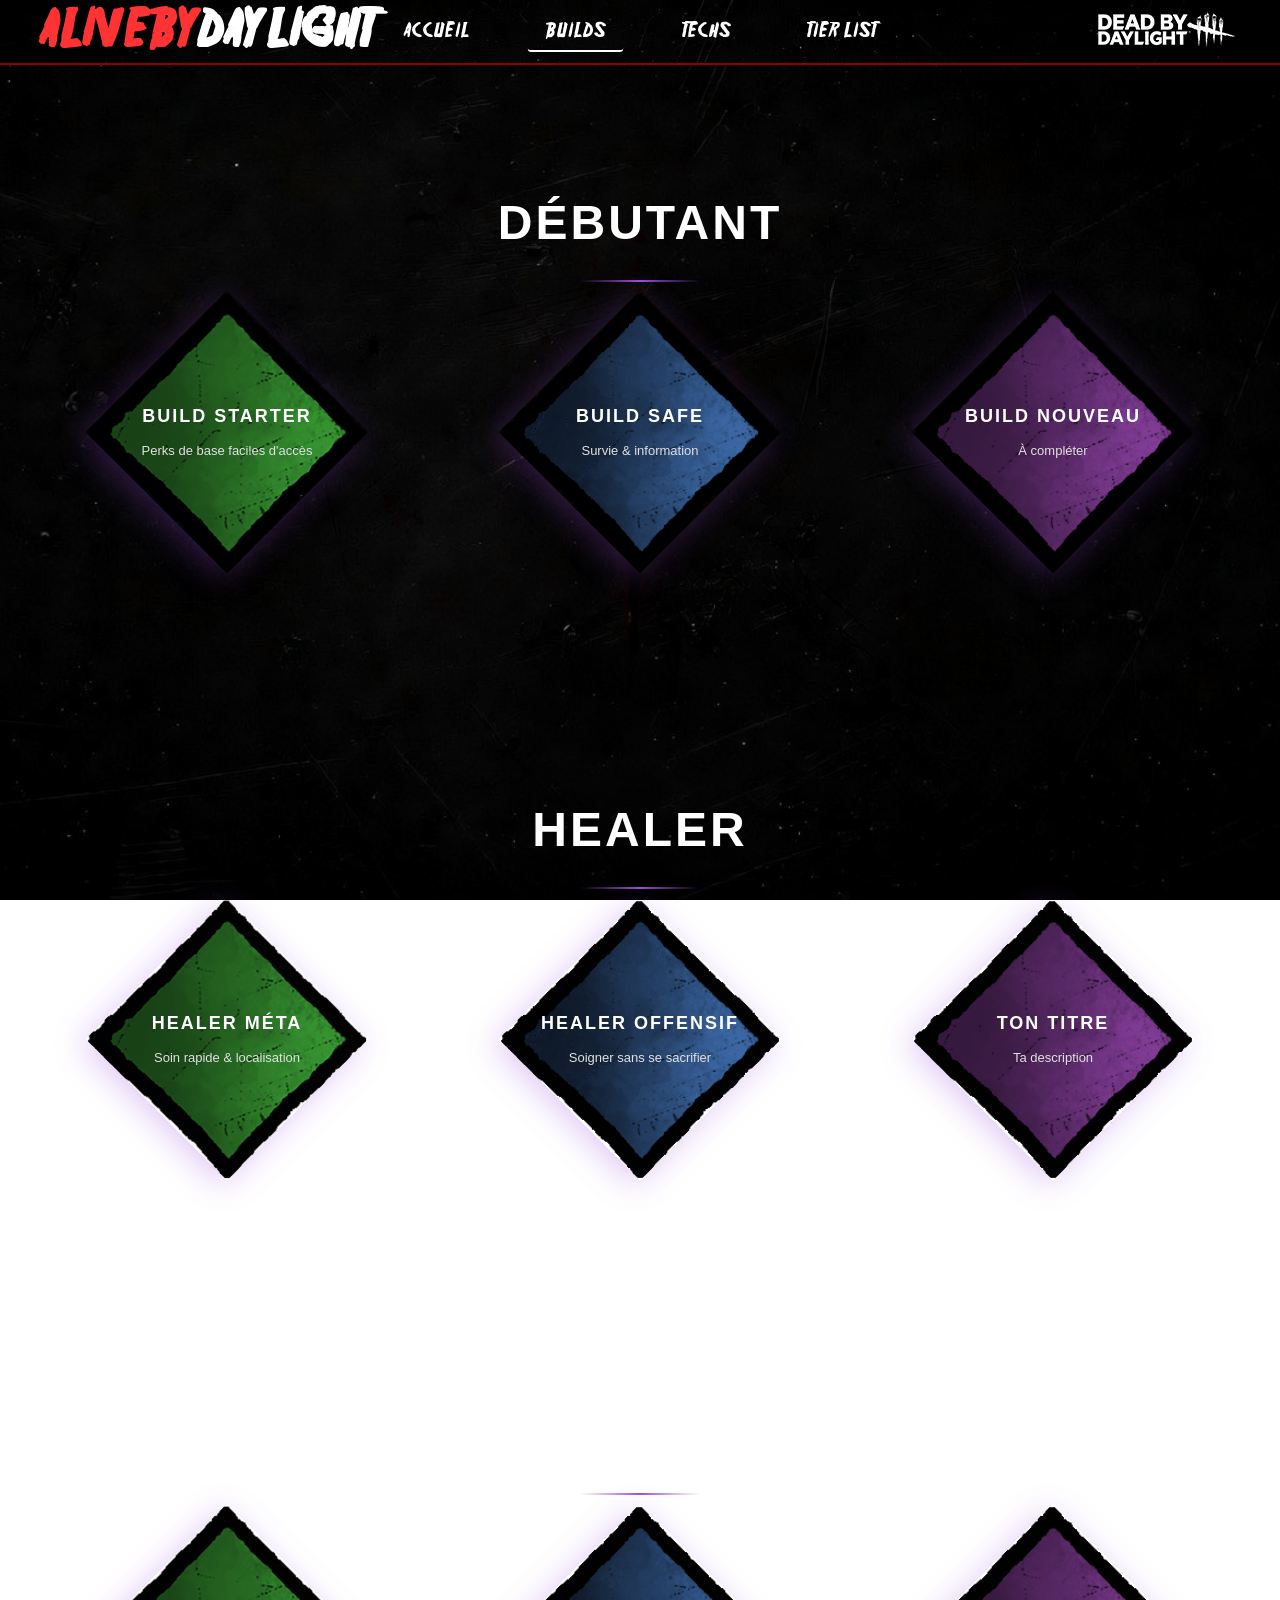
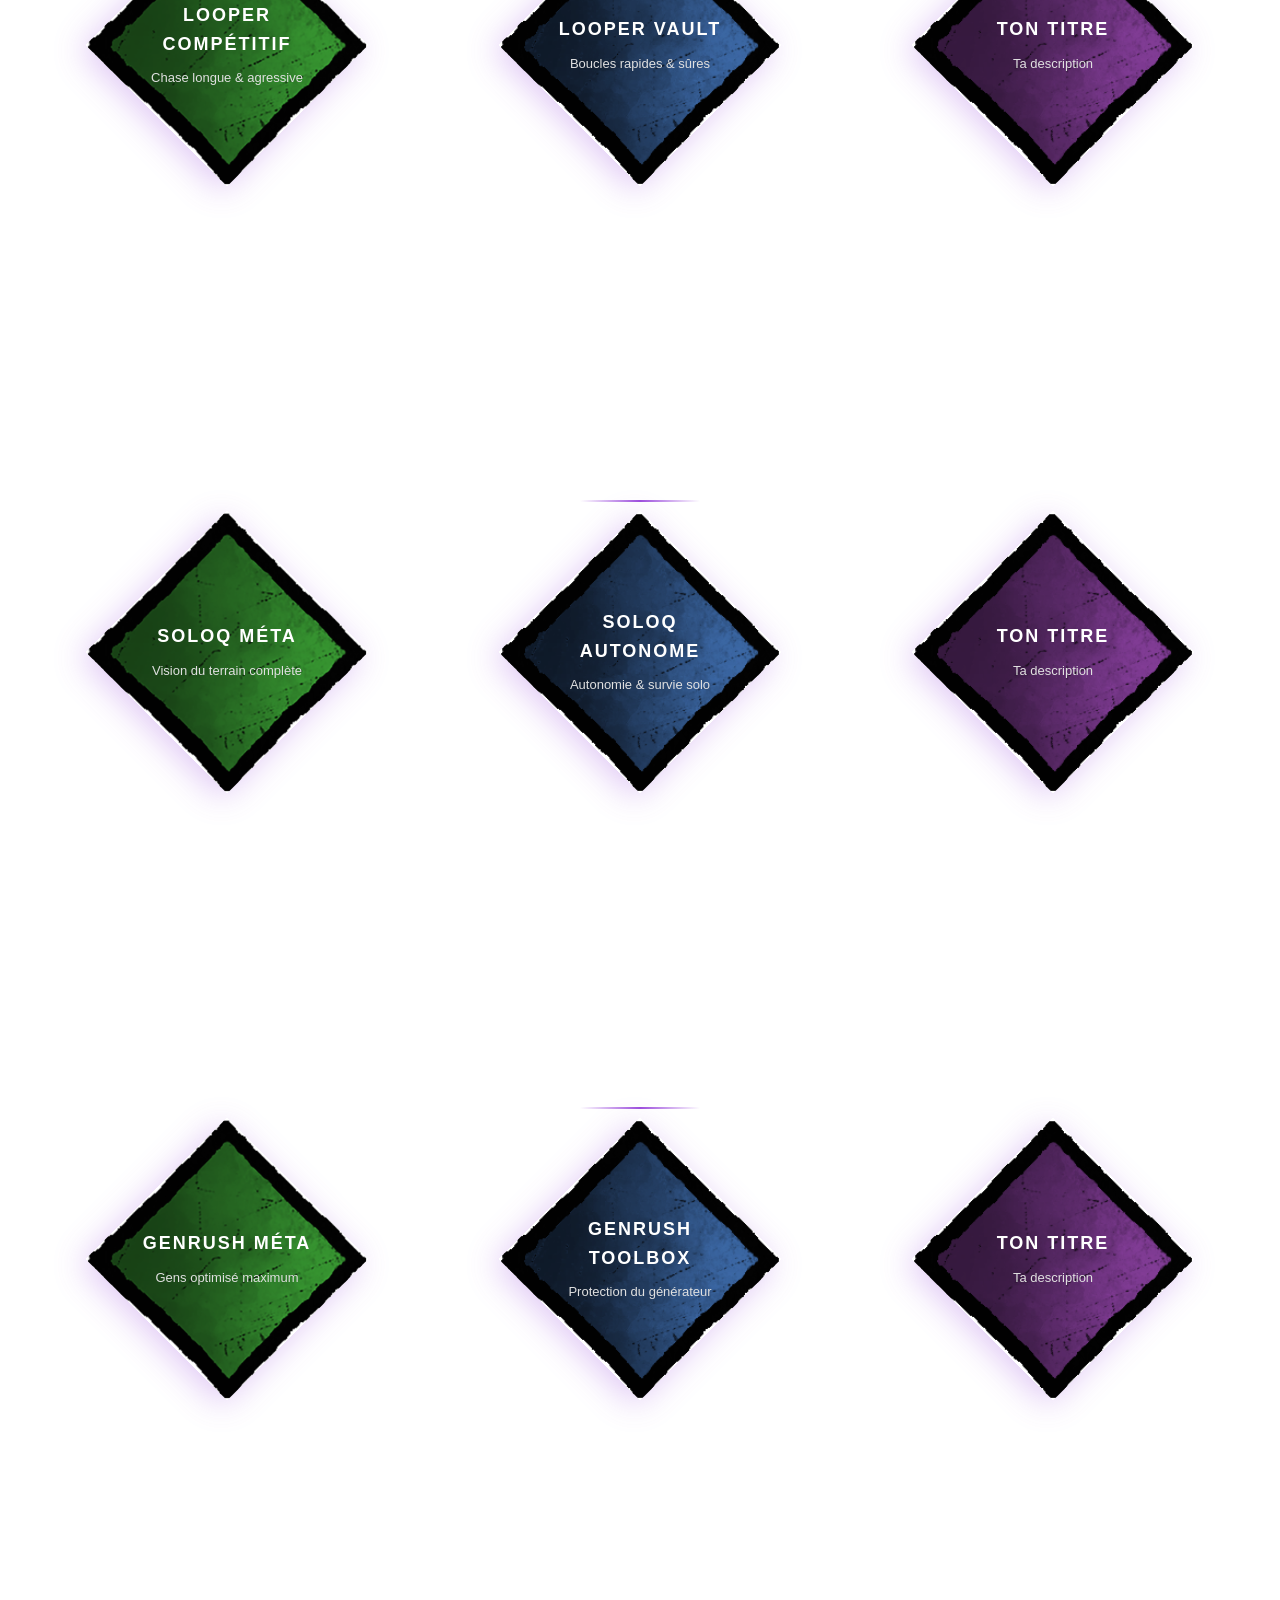
==== commit b929dbe5: "change to all perks backgrounds" ====
--- a/builds.html
+++ b/builds.html
@@ -37,12 +37,14 @@
                 </div>
             </div>
             <div class="diamond-card" onclick="openPopup('debutant-safe')">
+              <img src="assets/Blanks/Rare.png" class="diamond-img">
                 <div class="card-content">
                     <div class="card-title">BUILD SAFE</div>
                     <div class="card-description">Survie & information</div>
                 </div>
             </div>
             <div class="diamond-card" onclick="openPopup('debutant-nouveau')">
+               <img src="assets/Blanks/VeryRare.png" class="diamond-img">
                 <div class="card-content">
                     <div class="card-title">BUILD NOUVEAU</div>
                     <div class="card-description">À compléter</div>
@@ -54,18 +56,21 @@
         <h2 class="section-title">HEALER</h2>
         <div class="builds-grid">
             <div class="diamond-card" onclick="openPopup('healer-meta')">
+              <img src="assets/Blanks/Uncommonnew.png" class="diamond-img">
                 <div class="card-content">
                     <div class="card-title">HEALER MÉTA</div>
                     <div class="card-description">Soin rapide & localisation</div>
                 </div>
             </div>
             <div class="diamond-card" onclick="openPopup('healer-off')">
+              <img src="assets/Blanks/Rare.png" class="diamond-img">
                 <div class="card-content">
                     <div class="card-title">HEALER OFFENSIF</div>
                     <div class="card-description">Soigner sans se sacrifier</div>
                 </div>
             </div>
             <div class="diamond-card">
+               <img src="assets/Blanks/VeryRare.png" class="diamond-img">
                 <div class="card-content">
                     <div class="card-title">TON TITRE</div>
                     <div class="card-description">Ta description</div>
@@ -77,18 +82,21 @@
         <h2 class="section-title">LOOPER / CHASER</h2>
         <div class="builds-grid">
             <div class="diamond-card" onclick="openPopup('loop-compet')">
+                <img src="assets/Blanks/Uncommonnew.png" class="diamond-img">
                 <div class="card-content">
                     <div class="card-title">LOOPER COMPÉTITIF</div>
                     <div class="card-description">Chase longue & agressive</div>
                 </div>
             </div>
             <div class="diamond-card" onclick="openPopup('loop-vault')">
+                <img src="assets/Blanks/Rare.png" class="diamond-img">
                 <div class="card-content">
                     <div class="card-title">LOOPER VAULT</div>
                     <div class="card-description">Boucles rapides & sûres</div>
                 </div>
             </div>
             <div class="diamond-card">
+               <img src="assets/Blanks/VeryRare.png" class="diamond-img">
                 <div class="card-content">
                     <div class="card-title">TON TITRE</div>
                     <div class="card-description">Ta description</div>
@@ -100,18 +108,21 @@
         <h2 class="section-title">SOLOQ</h2>
         <div class="builds-grid">
             <div class="diamond-card" onclick="openPopup('soloq-meta')">
+              <img src="assets/Blanks/Uncommonnew.png" class="diamond-img">
                 <div class="card-content">
                     <div class="card-title">SOLOQ MÉTA</div>
                     <div class="card-description">Vision du terrain complète</div>
                 </div>
             </div>
             <div class="diamond-card" onclick="openPopup('soloq-safe')">
+              <img src="assets/Blanks/Rare.png" class="diamond-img">
                 <div class="card-content">
                     <div class="card-title">SOLOQ AUTONOME</div>
                     <div class="card-description">Autonomie & survie solo</div>
                 </div>
             </div>
             <div class="diamond-card">
+               <img src="assets/Blanks/VeryRare.png" class="diamond-img">
                 <div class="card-content">
                     <div class="card-title">TON TITRE</div>
                     <div class="card-description">Ta description</div>
@@ -123,19 +134,21 @@
         <h2 class="section-title">GENRUSH</h2>
         <div class="builds-grid">
             <div class="diamond-card" onclick="openPopup('genrush-meta')">
+              <img src="assets/Blanks/Uncommonnew.png" class="diamond-img">
                 <div class="card-content">
-                  <img src="assets/Blanks/Uncommon.png" class="icon-img-direct" alt="GENRUSH META">
                     <div class="card-title">GENRUSH MÉTA</div>
                     <div class="card-description">Gens optimisé maximum</div>
                 </div>
             </div>
             <div class="diamond-card" onclick="openPopup('genrush-toolbox')">
+              <img src="assets/Blanks/Rare.png" class="diamond-img">
                 <div class="card-content">
                     <div class="card-title">GENRUSH TOOLBOX</div>
                     <div class="card-description">Protection du générateur</div>
                 </div>
             </div>
             <div class="diamond-card">
+              <img src="assets/Blanks/VeryRare.png" class="diamond-img">
                 <div class="card-content">
                     <div class="card-title">TON TITRE</div>
                     <div class="card-description">Ta description</div>
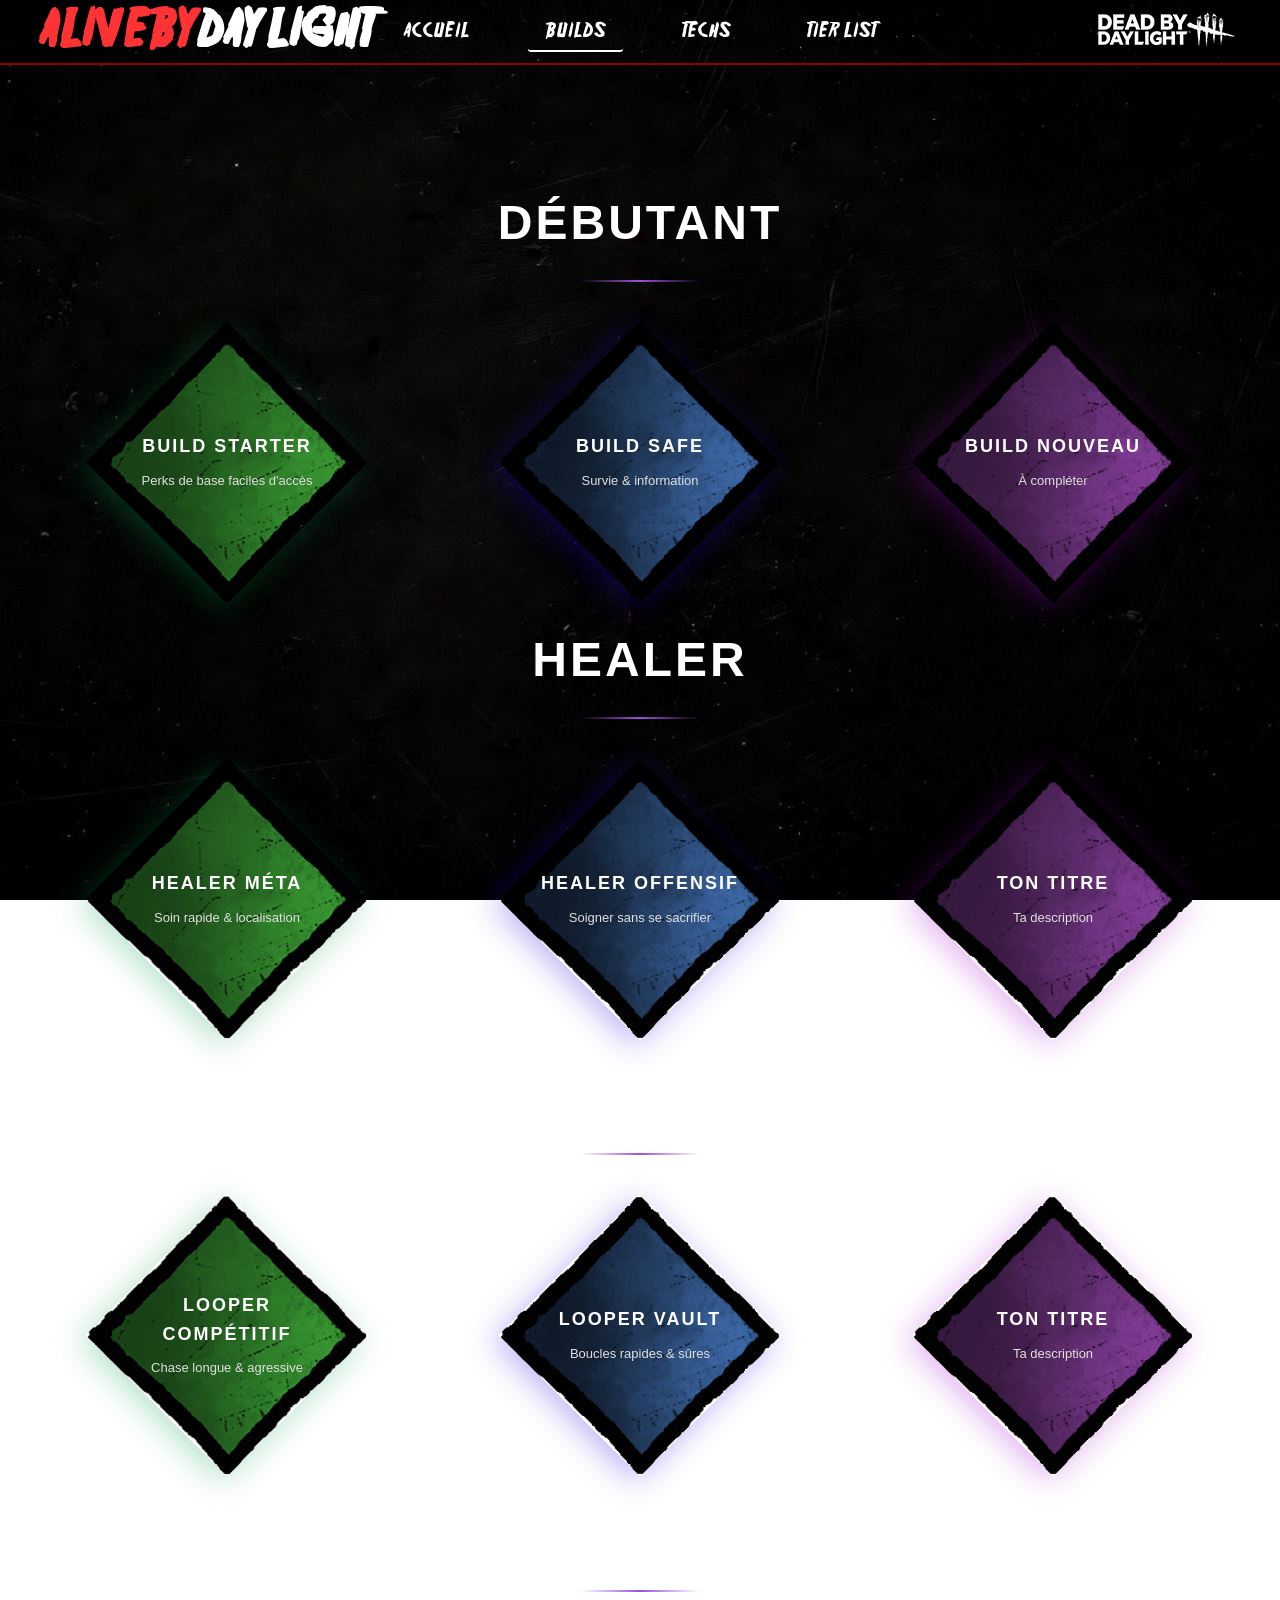
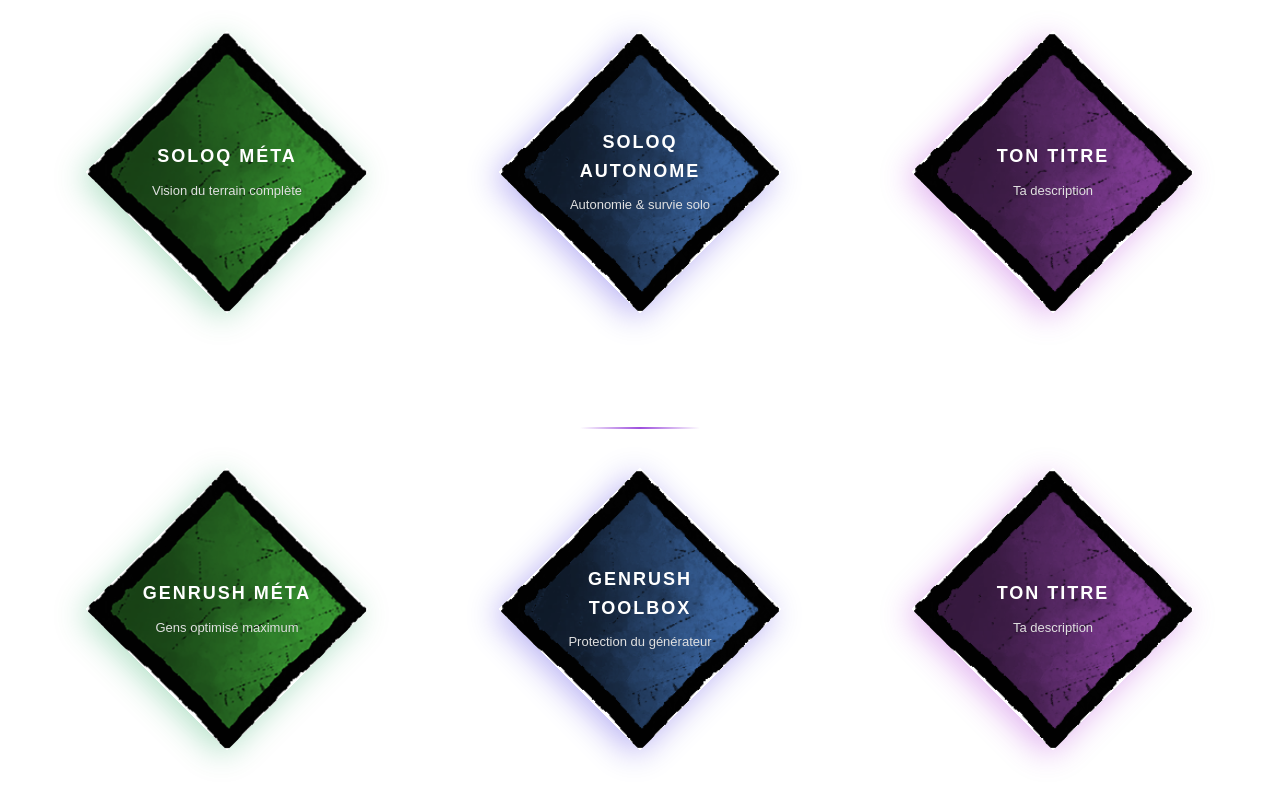
==== commit 26465729: "change over of perks" ====
--- a/builds.html
+++ b/builds.html
@@ -36,14 +36,14 @@
                     <div class="card-description">Perks de base faciles d'accès</div>
                 </div>
             </div>
-            <div class="diamond-card" onclick="openPopup('debutant-safe')">
+            <div class="diamond-card2" onclick="openPopup('debutant-safe')">
               <img src="assets/Blanks/Rare.png" class="diamond-img">
                 <div class="card-content">
                     <div class="card-title">BUILD SAFE</div>
                     <div class="card-description">Survie & information</div>
                 </div>
             </div>
-            <div class="diamond-card" onclick="openPopup('debutant-nouveau')">
+            <div class="diamond-card3" onclick="openPopup('debutant-nouveau')">
                <img src="assets/Blanks/VeryRare.png" class="diamond-img">
                 <div class="card-content">
                     <div class="card-title">BUILD NOUVEAU</div>
@@ -62,14 +62,14 @@
                     <div class="card-description">Soin rapide & localisation</div>
                 </div>
             </div>
-            <div class="diamond-card" onclick="openPopup('healer-off')">
+            <div class="diamond-card2" onclick="openPopup('healer-off')">
               <img src="assets/Blanks/Rare.png" class="diamond-img">
                 <div class="card-content">
                     <div class="card-title">HEALER OFFENSIF</div>
                     <div class="card-description">Soigner sans se sacrifier</div>
                 </div>
             </div>
-            <div class="diamond-card">
+            <div class="diamond-card3">
                <img src="assets/Blanks/VeryRare.png" class="diamond-img">
                 <div class="card-content">
                     <div class="card-title">TON TITRE</div>
@@ -88,14 +88,14 @@
                     <div class="card-description">Chase longue & agressive</div>
                 </div>
             </div>
-            <div class="diamond-card" onclick="openPopup('loop-vault')">
+            <div class="diamond-card2" onclick="openPopup('loop-vault')">
                 <img src="assets/Blanks/Rare.png" class="diamond-img">
                 <div class="card-content">
                     <div class="card-title">LOOPER VAULT</div>
                     <div class="card-description">Boucles rapides & sûres</div>
                 </div>
             </div>
-            <div class="diamond-card">
+            <div class="diamond-card3">
                <img src="assets/Blanks/VeryRare.png" class="diamond-img">
                 <div class="card-content">
                     <div class="card-title">TON TITRE</div>
@@ -114,14 +114,14 @@
                     <div class="card-description">Vision du terrain complète</div>
                 </div>
             </div>
-            <div class="diamond-card" onclick="openPopup('soloq-safe')">
+            <div class="diamond-card2" onclick="openPopup('soloq-safe')">
               <img src="assets/Blanks/Rare.png" class="diamond-img">
                 <div class="card-content">
                     <div class="card-title">SOLOQ AUTONOME</div>
                     <div class="card-description">Autonomie & survie solo</div>
                 </div>
             </div>
-            <div class="diamond-card">
+            <div class="diamond-card3">
                <img src="assets/Blanks/VeryRare.png" class="diamond-img">
                 <div class="card-content">
                     <div class="card-title">TON TITRE</div>
@@ -140,14 +140,14 @@
                     <div class="card-description">Gens optimisé maximum</div>
                 </div>
             </div>
-            <div class="diamond-card" onclick="openPopup('genrush-toolbox')">
+            <div class="diamond-card2" onclick="openPopup('genrush-toolbox')">
               <img src="assets/Blanks/Rare.png" class="diamond-img">
                 <div class="card-content">
                     <div class="card-title">GENRUSH TOOLBOX</div>
                     <div class="card-description">Protection du générateur</div>
                 </div>
             </div>
-            <div class="diamond-card">
+            <div class="diamond-card3">
               <img src="assets/Blanks/VeryRare.png" class="diamond-img">
                 <div class="card-content">
                     <div class="card-title">TON TITRE</div>
--- a/assets/css/builds.css
+++ b/assets/css/builds.css
@@ -40,7 +40,8 @@
     grid-template-columns: repeat(auto-fit, minmax(350px, 1fr));
     gap: 40px;
     justify-items: center;
-    grid-auto-rows: 400px; /* ajuste cette valeur */
+    margin-top: 80px;
+    margin-bottom: 40px;
 }
 
 /* Diamond Card */
@@ -53,11 +54,57 @@
     transform: rotate(45deg);
     cursor: pointer;
     transition: all 0.3s ease;
-    box-shadow: 0 8px 32px rgba(157, 78, 221, 0.3);
+    box-shadow: 0 8px 32px rgba(8, 155, 74, 0.3);
     position: relative;
     overflow: hidden;
     border-radius: 0px;
 }
+
+.diamond-card:hover {
+    transform: rotate(45deg) scale(1.05);
+    box-shadow: 0 12px 40px rgba(8, 155, 74, 0.6);
+}
+
+.diamond-card2 {
+    width: 200px;
+    height: 200px;
+    display: flex;
+    align-items: center;
+    justify-content: center;
+    transform: rotate(45deg);
+    cursor: pointer;
+    transition: all 0.3s ease;
+    box-shadow: 0 8px 32px rgba(29, 8, 219, 0.3);
+    position: relative;
+    overflow: hidden;
+    border-radius: 0px;
+}
+
+.diamond-card2:hover {
+    transform: rotate(45deg) scale(1.05);
+    box-shadow: 0 12px 40px rgba(29, 8, 219, 0.6);
+}
+
+.diamond-card3 {
+    width: 200px;
+    height: 200px;
+    display: flex;
+    align-items: center;
+    justify-content: center;
+    transform: rotate(45deg);
+    cursor: pointer;
+    transition: all 0.3s ease;
+    box-shadow: 0 8px 32px rgba(158, 5, 204, 0.3);
+    position: relative;
+    overflow: hidden;
+    border-radius: 0px;
+}
+.diamond-card3:hover {
+    transform: rotate(45deg) scale(1.05);
+    box-shadow: 0 12px 40px rgba(158, 5, 204, 0.3);
+}
+
+
 
 .diamond-img {
     max-width: none;
@@ -88,10 +135,7 @@
     transition: transform 0.6s ease;
 }
 
-.diamond-card:hover {
-    transform: rotate(45deg) scale(1.05);
-    box-shadow: 0 12px 48px rgba(157, 78, 221, 0.5);
-}
+
 
 .diamond-card:hover::before {
     transform: translateX(100%);
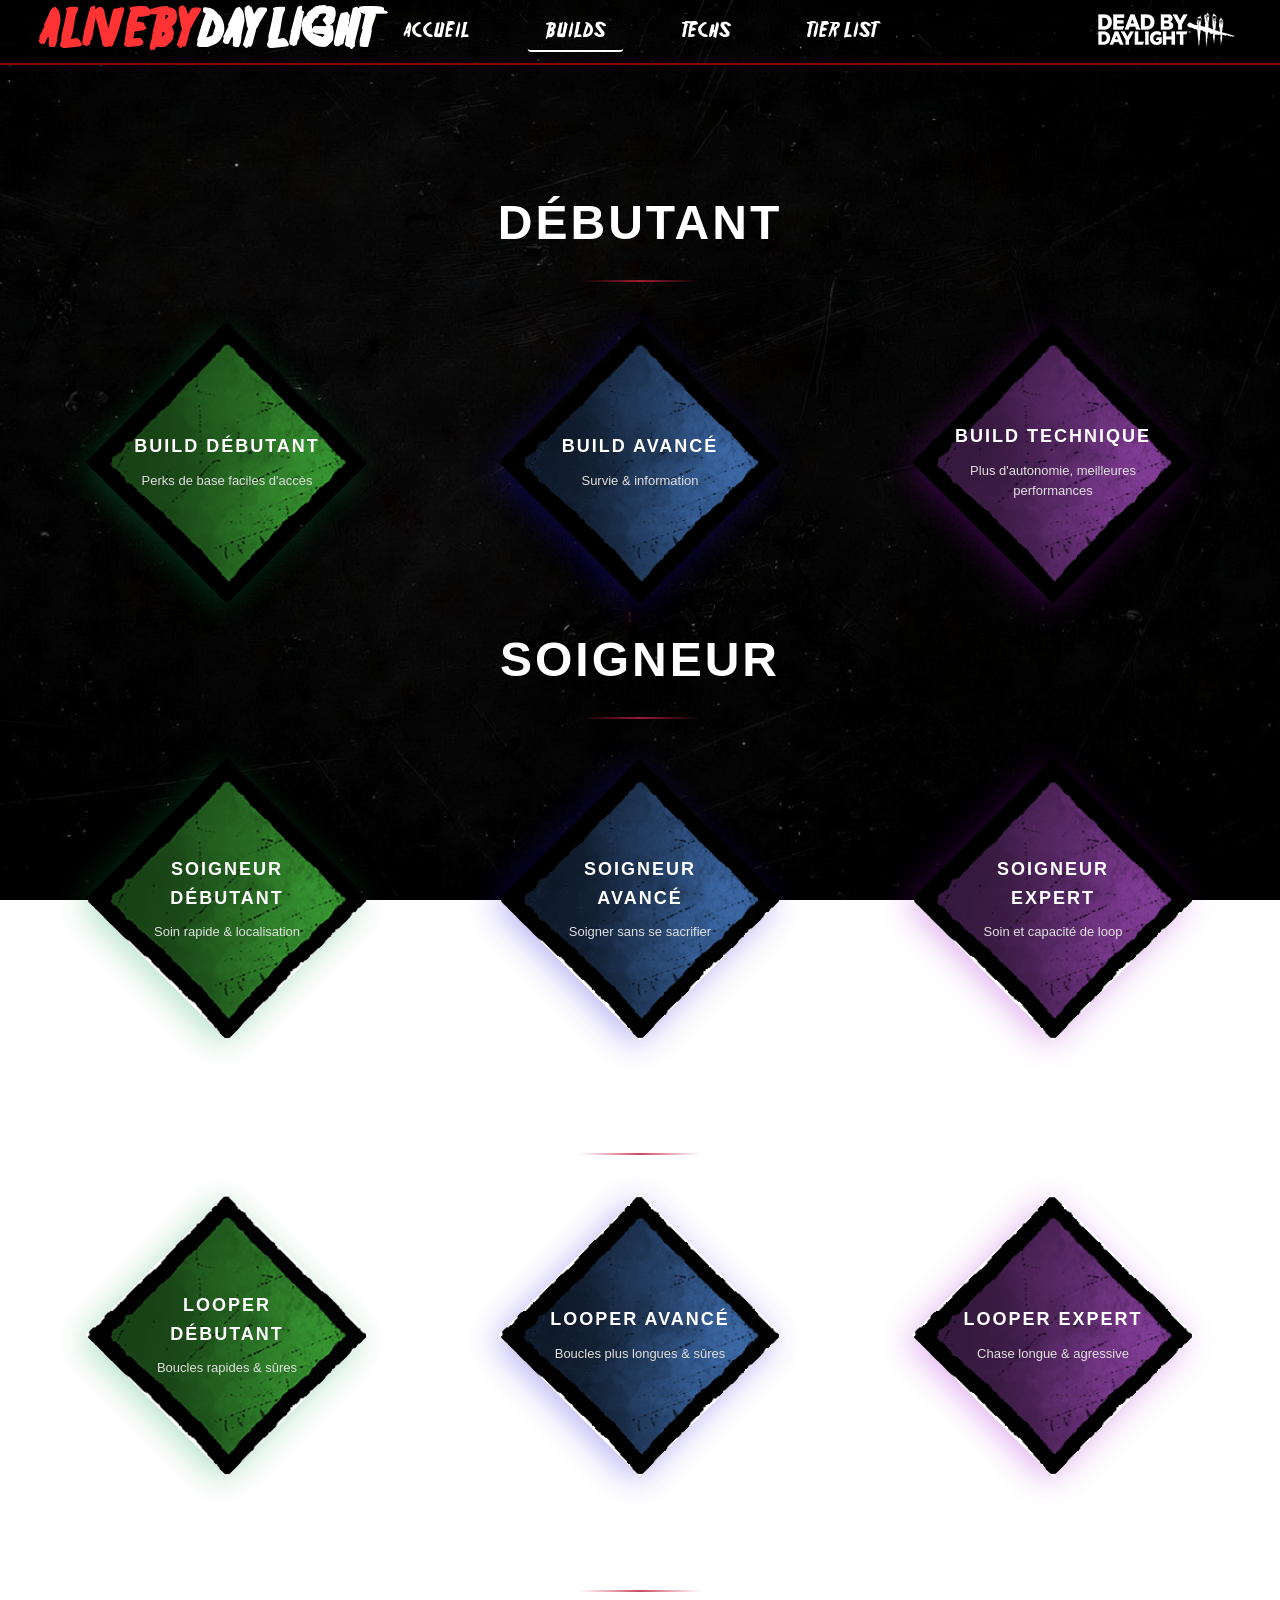
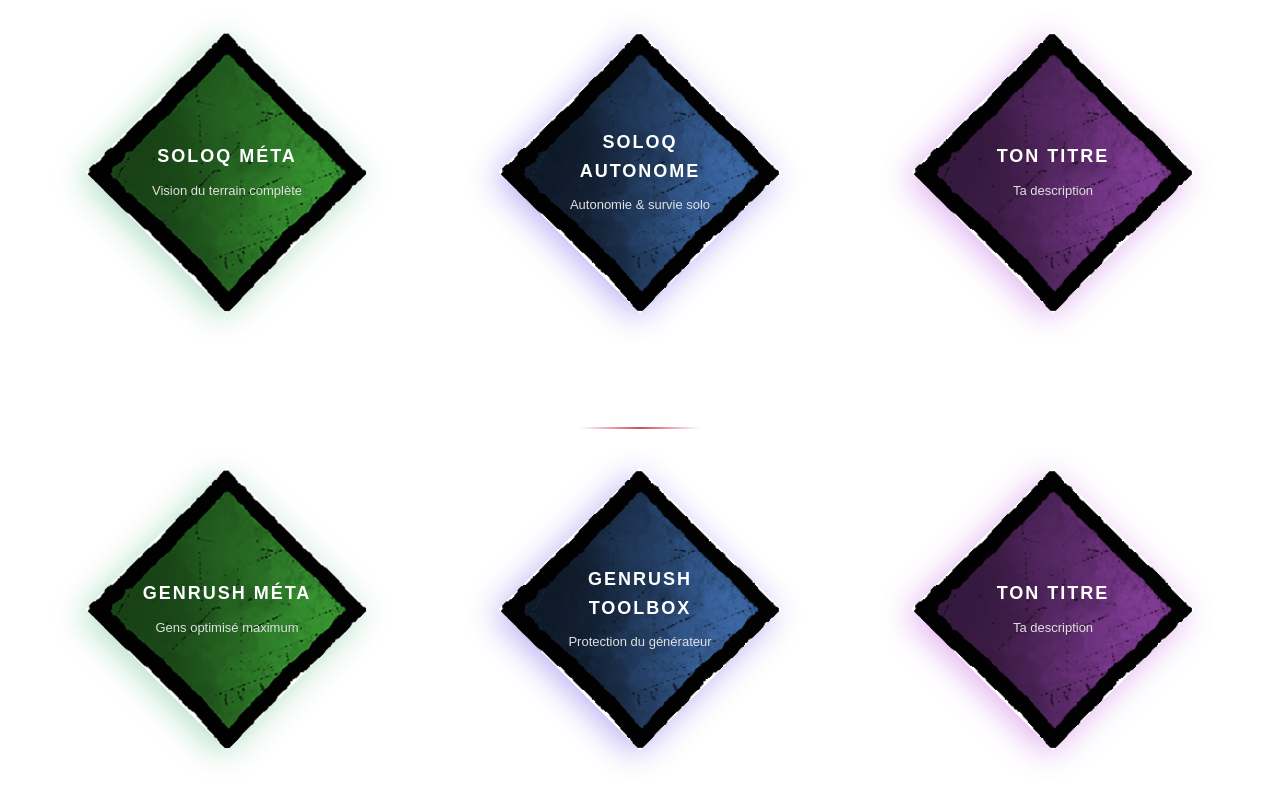
==== commit ca086edb: "change to perk categories names" ====
--- a/builds.html
+++ b/builds.html
@@ -32,48 +32,48 @@
               <img src="assets/Blanks/Uncommonnew.png" class="diamond-img">
                 <div class="card-content">
                  
-                    <div class="card-title">BUILD STARTER</div>
+                    <div class="card-title">BUILD Débutant</div>
                     <div class="card-description">Perks de base faciles d'accès</div>
                 </div>
             </div>
             <div class="diamond-card2" onclick="openPopup('debutant-safe')">
               <img src="assets/Blanks/Rare.png" class="diamond-img">
                 <div class="card-content">
-                    <div class="card-title">BUILD SAFE</div>
+                    <div class="card-title">BUILD Avancé</div>
                     <div class="card-description">Survie & information</div>
                 </div>
             </div>
             <div class="diamond-card3" onclick="openPopup('debutant-nouveau')">
                <img src="assets/Blanks/VeryRare.png" class="diamond-img">
                 <div class="card-content">
-                    <div class="card-title">BUILD NOUVEAU</div>
-                    <div class="card-description">À compléter</div>
+                    <div class="card-title">BUILD Technique</div>
+                    <div class="card-description">Plus d'autonomie, meilleures performances</div>
                 </div>
             </div>
         </div>
 
         <!-- HEALER -->
-        <h2 class="section-title">HEALER</h2>
+        <h2 class="section-title">Soigneur</h2>
         <div class="builds-grid">
             <div class="diamond-card" onclick="openPopup('healer-meta')">
               <img src="assets/Blanks/Uncommonnew.png" class="diamond-img">
                 <div class="card-content">
-                    <div class="card-title">HEALER MÉTA</div>
+                    <div class="card-title">Soigneur Débutant</div>
                     <div class="card-description">Soin rapide & localisation</div>
                 </div>
             </div>
             <div class="diamond-card2" onclick="openPopup('healer-off')">
               <img src="assets/Blanks/Rare.png" class="diamond-img">
                 <div class="card-content">
-                    <div class="card-title">HEALER OFFENSIF</div>
+                    <div class="card-title">Soigneur Avancé</div>
                     <div class="card-description">Soigner sans se sacrifier</div>
                 </div>
             </div>
             <div class="diamond-card3">
                <img src="assets/Blanks/VeryRare.png" class="diamond-img">
                 <div class="card-content">
-                    <div class="card-title">TON TITRE</div>
-                    <div class="card-description">Ta description</div>
+                    <div class="card-title">Soigneur EXPERT</div>
+                    <div class="card-description">Soin et capacité de loop</div>
                 </div>
             </div>
         </div>
@@ -84,22 +84,22 @@
             <div class="diamond-card" onclick="openPopup('loop-compet')">
                 <img src="assets/Blanks/Uncommonnew.png" class="diamond-img">
                 <div class="card-content">
-                    <div class="card-title">LOOPER COMPÉTITIF</div>
-                    <div class="card-description">Chase longue & agressive</div>
+                    <div class="card-title">LOOPER Débutant</div>
+                    <div class="card-description">Boucles rapides & sûres</div>
                 </div>
             </div>
             <div class="diamond-card2" onclick="openPopup('loop-vault')">
                 <img src="assets/Blanks/Rare.png" class="diamond-img">
                 <div class="card-content">
-                    <div class="card-title">LOOPER VAULT</div>
-                    <div class="card-description">Boucles rapides & sûres</div>
+                    <div class="card-title">LOOPER Avancé</div>
+                    <div class="card-description">Boucles plus longues & sûres</div>
                 </div>
             </div>
             <div class="diamond-card3">
                <img src="assets/Blanks/VeryRare.png" class="diamond-img">
                 <div class="card-content">
-                    <div class="card-title">TON TITRE</div>
-                    <div class="card-description">Ta description</div>
+                    <div class="card-title">LOOPER EXPERT</div>
+                    <div class="card-description">Chase longue & agressive</div>
                 </div>
             </div>
         </div>
--- a/assets/css/builds.css
+++ b/assets/css/builds.css
@@ -31,7 +31,7 @@
     transform: translateX(-50%);
     width: 120px;
     height: 2px;
-    background: linear-gradient(90deg, transparent, #9d4edd, transparent);
+    background: linear-gradient(90deg, transparent, rgba(196, 30, 58, 0.8), transparent);
 }
 
 /* Cards Grid */
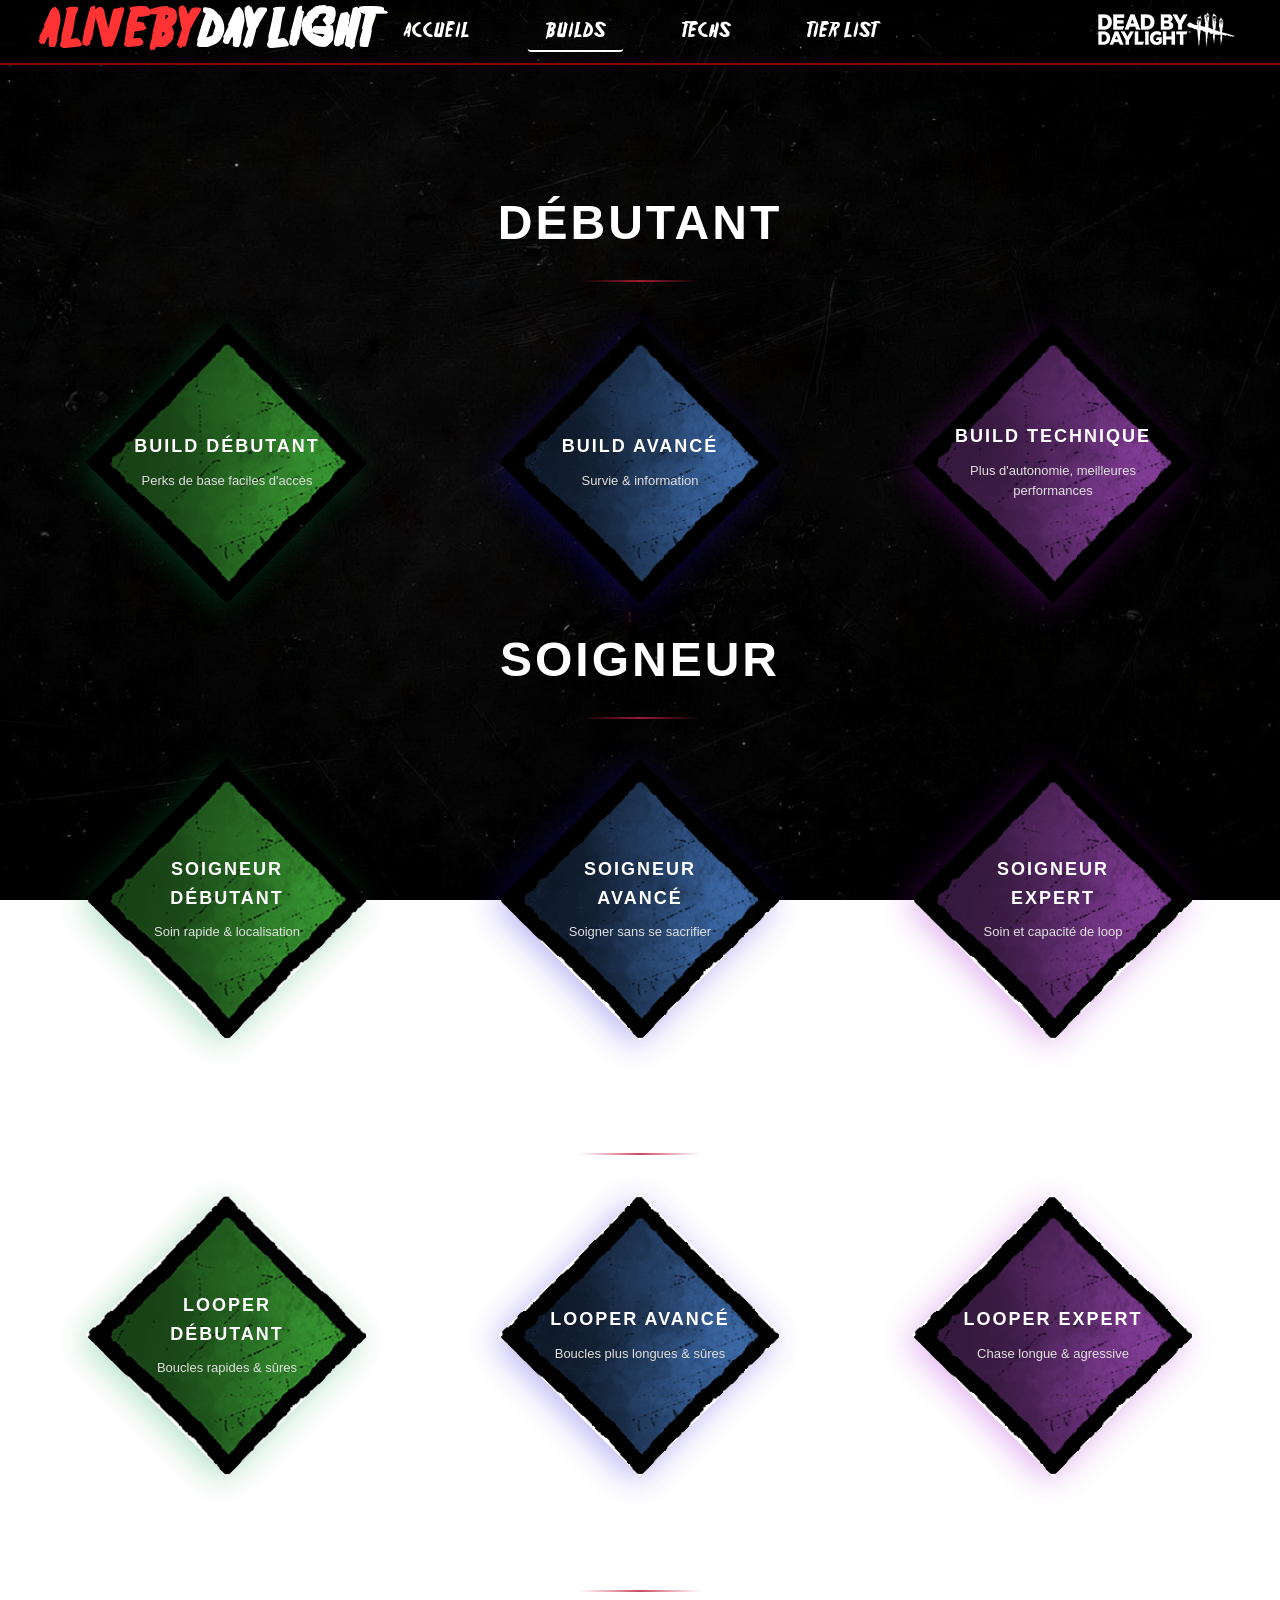
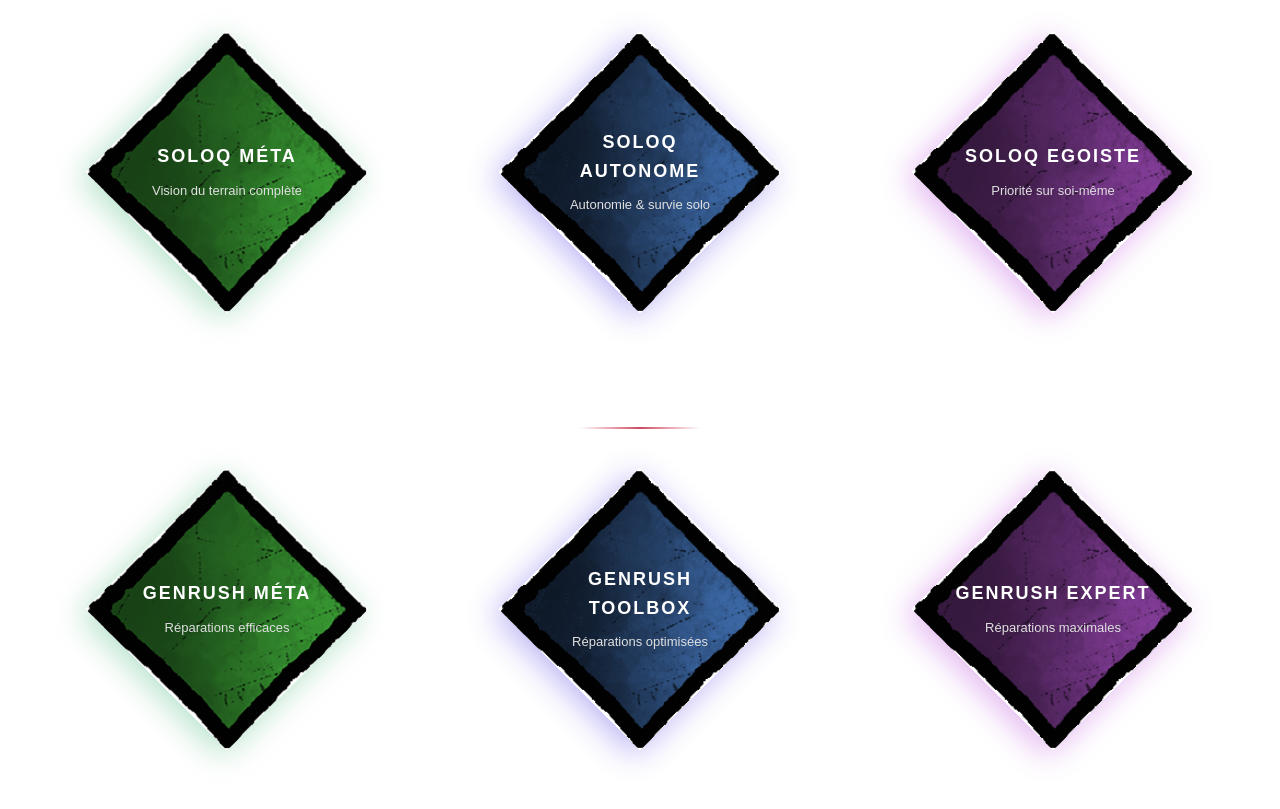
==== commit 2798272b: "added new categories names" ====
--- a/builds.html
+++ b/builds.html
@@ -124,8 +124,8 @@
             <div class="diamond-card3">
                <img src="assets/Blanks/VeryRare.png" class="diamond-img">
                 <div class="card-content">
-                    <div class="card-title">TON TITRE</div>
-                    <div class="card-description">Ta description</div>
+                    <div class="card-title">SOLOQ EGOISTE</div>
+                    <div class="card-description">Priorité sur soi-même</div>
                 </div>
             </div>
         </div>
@@ -137,21 +137,21 @@
               <img src="assets/Blanks/Uncommonnew.png" class="diamond-img">
                 <div class="card-content">
                     <div class="card-title">GENRUSH MÉTA</div>
-                    <div class="card-description">Gens optimisé maximum</div>
+                    <div class="card-description">Réparations efficaces</div>
                 </div>
             </div>
             <div class="diamond-card2" onclick="openPopup('genrush-toolbox')">
               <img src="assets/Blanks/Rare.png" class="diamond-img">
                 <div class="card-content">
                     <div class="card-title">GENRUSH TOOLBOX</div>
-                    <div class="card-description">Protection du générateur</div>
+                    <div class="card-description">Réparations optimisées</div>
                 </div>
             </div>
             <div class="diamond-card3">
               <img src="assets/Blanks/VeryRare.png" class="diamond-img">
                 <div class="card-content">
-                    <div class="card-title">TON TITRE</div>
-                    <div class="card-description">Ta description</div>
+                    <div class="card-title">GENRUSH EXPERT</div>
+                    <div class="card-description">Réparations maximales</div>
                 </div>
             </div>
         </div>
